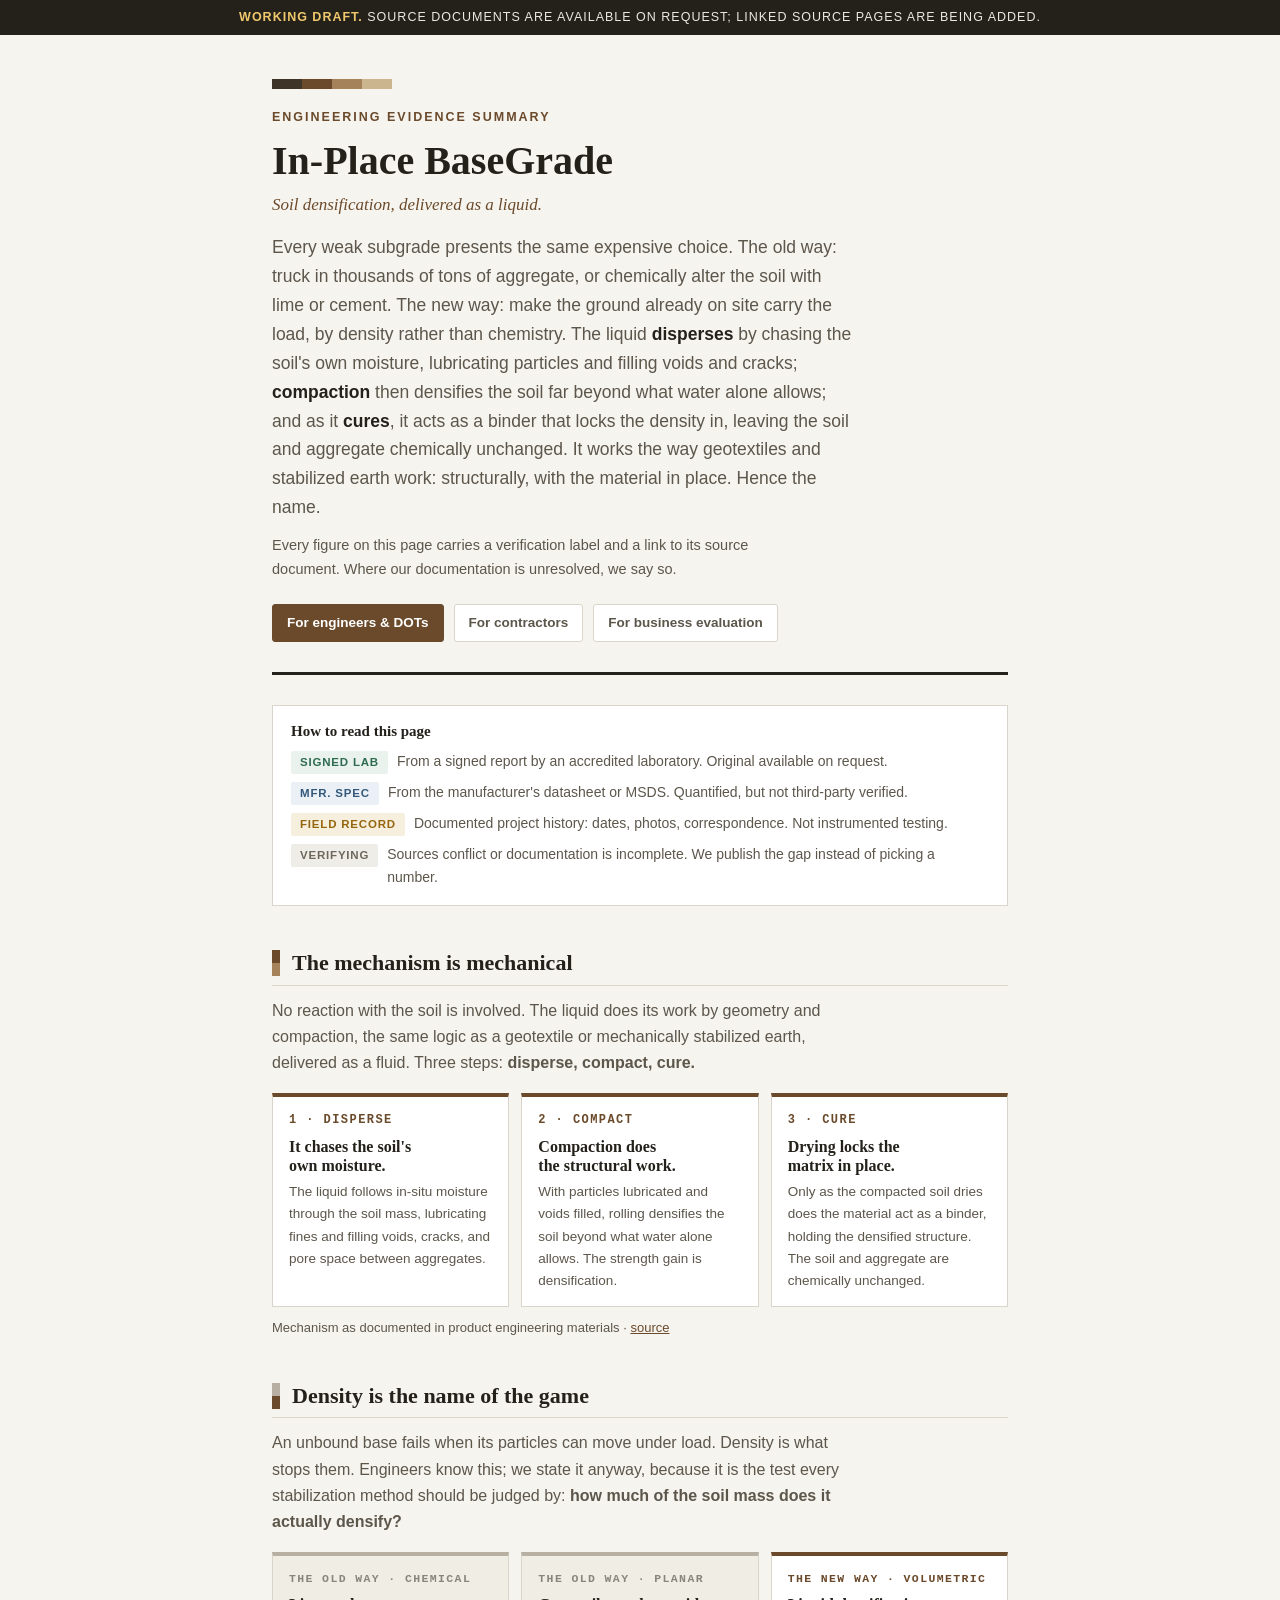
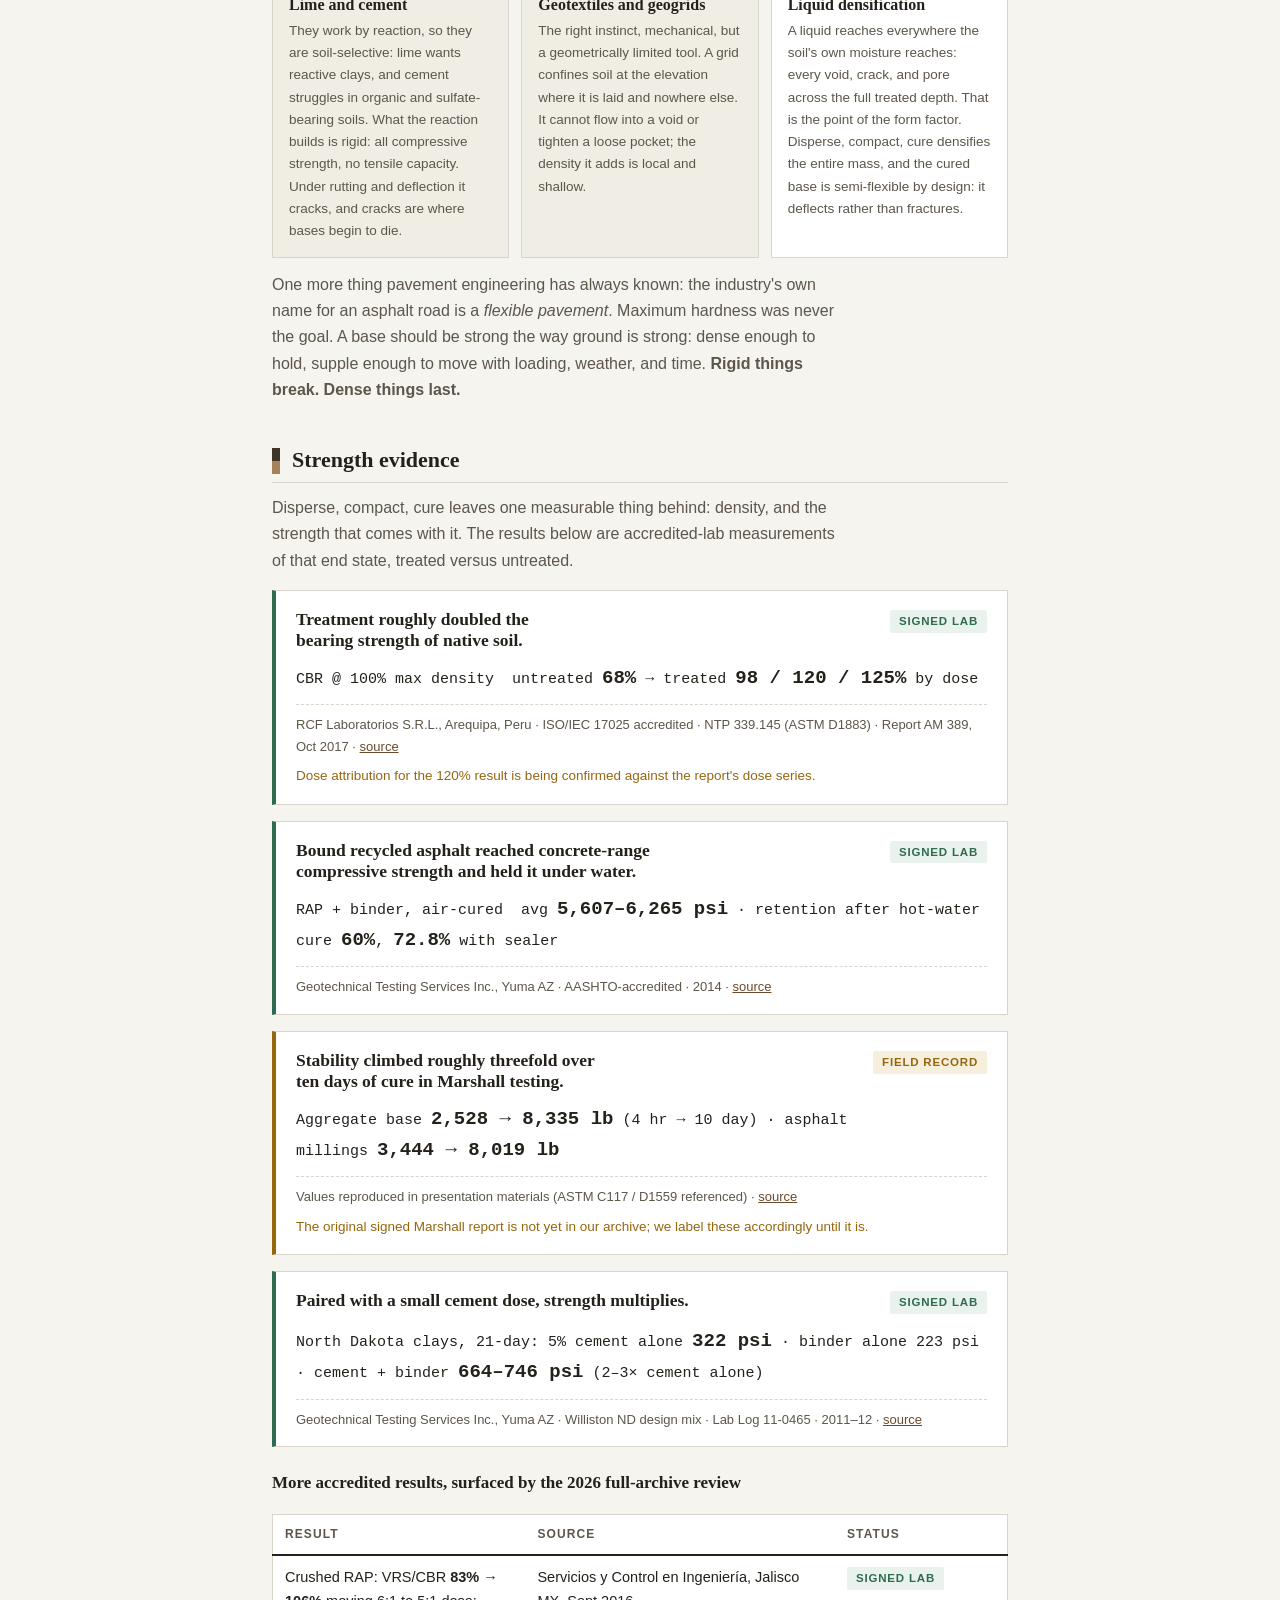
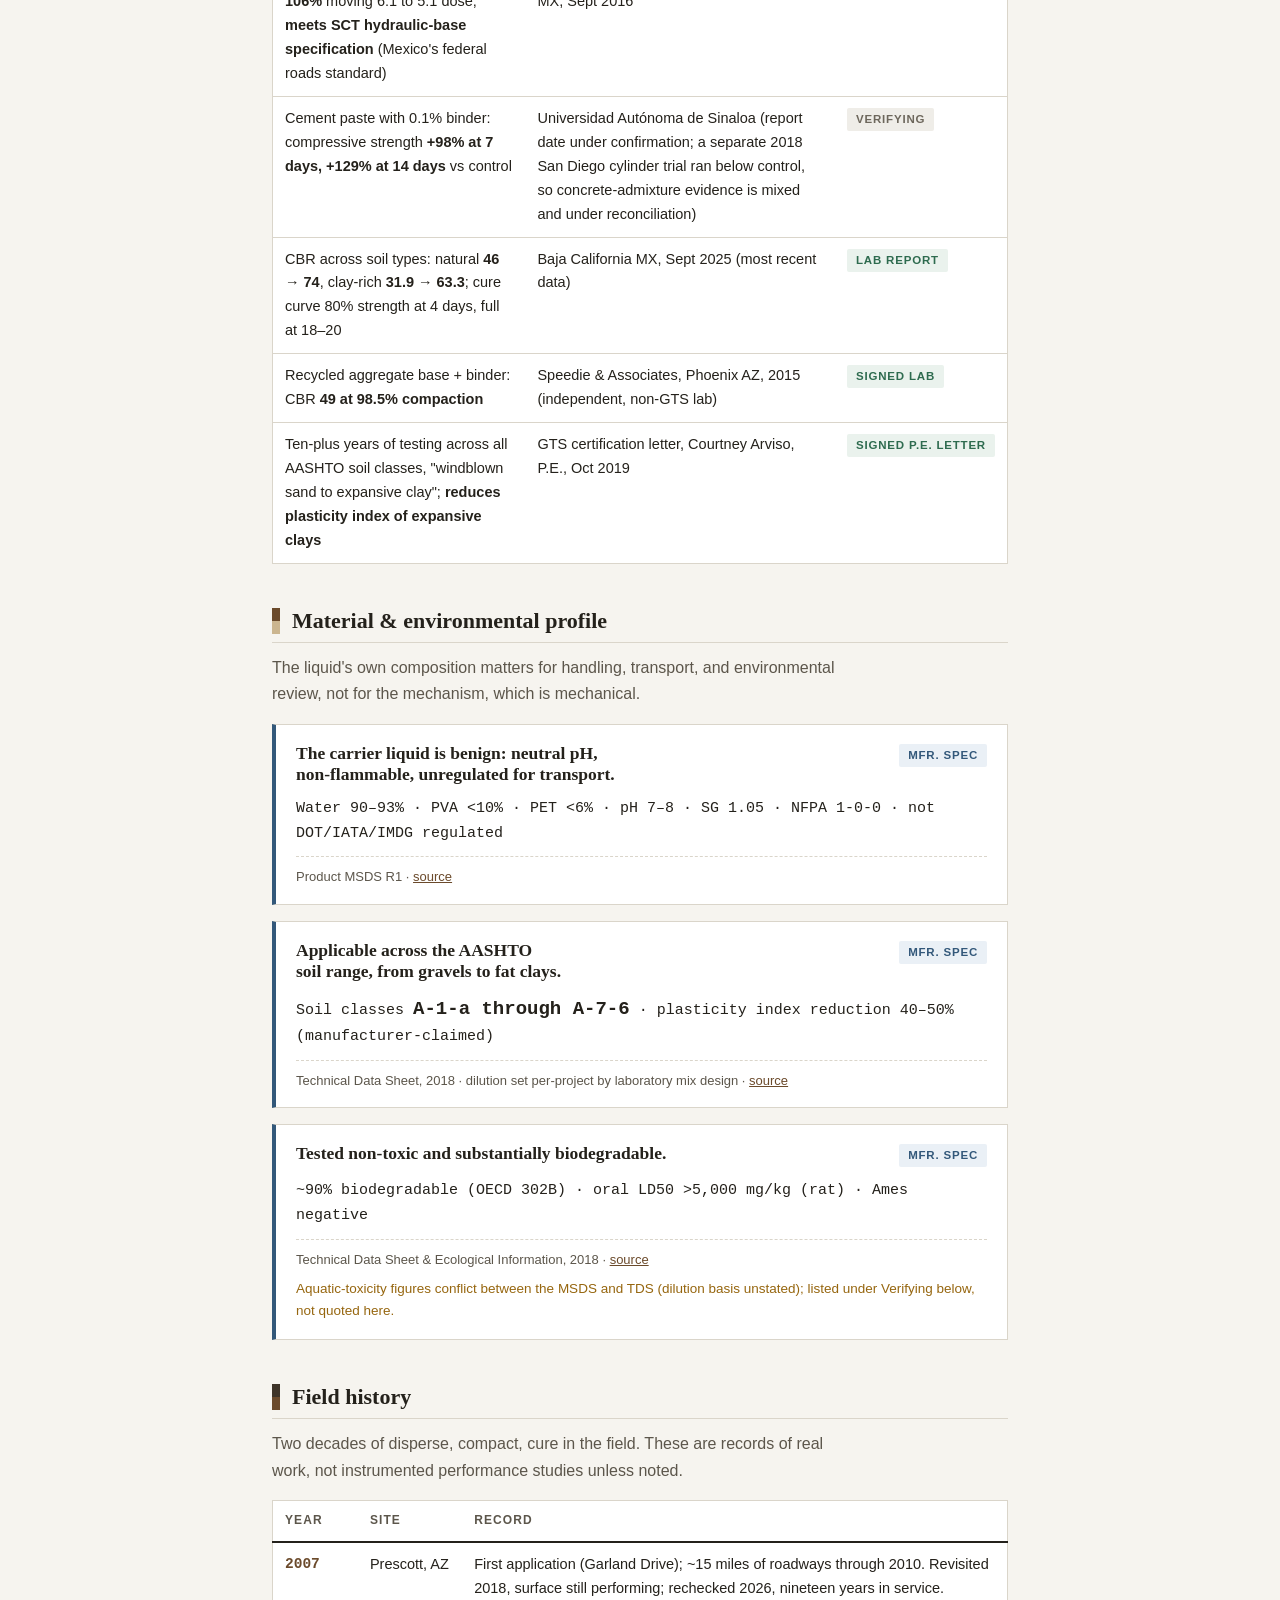
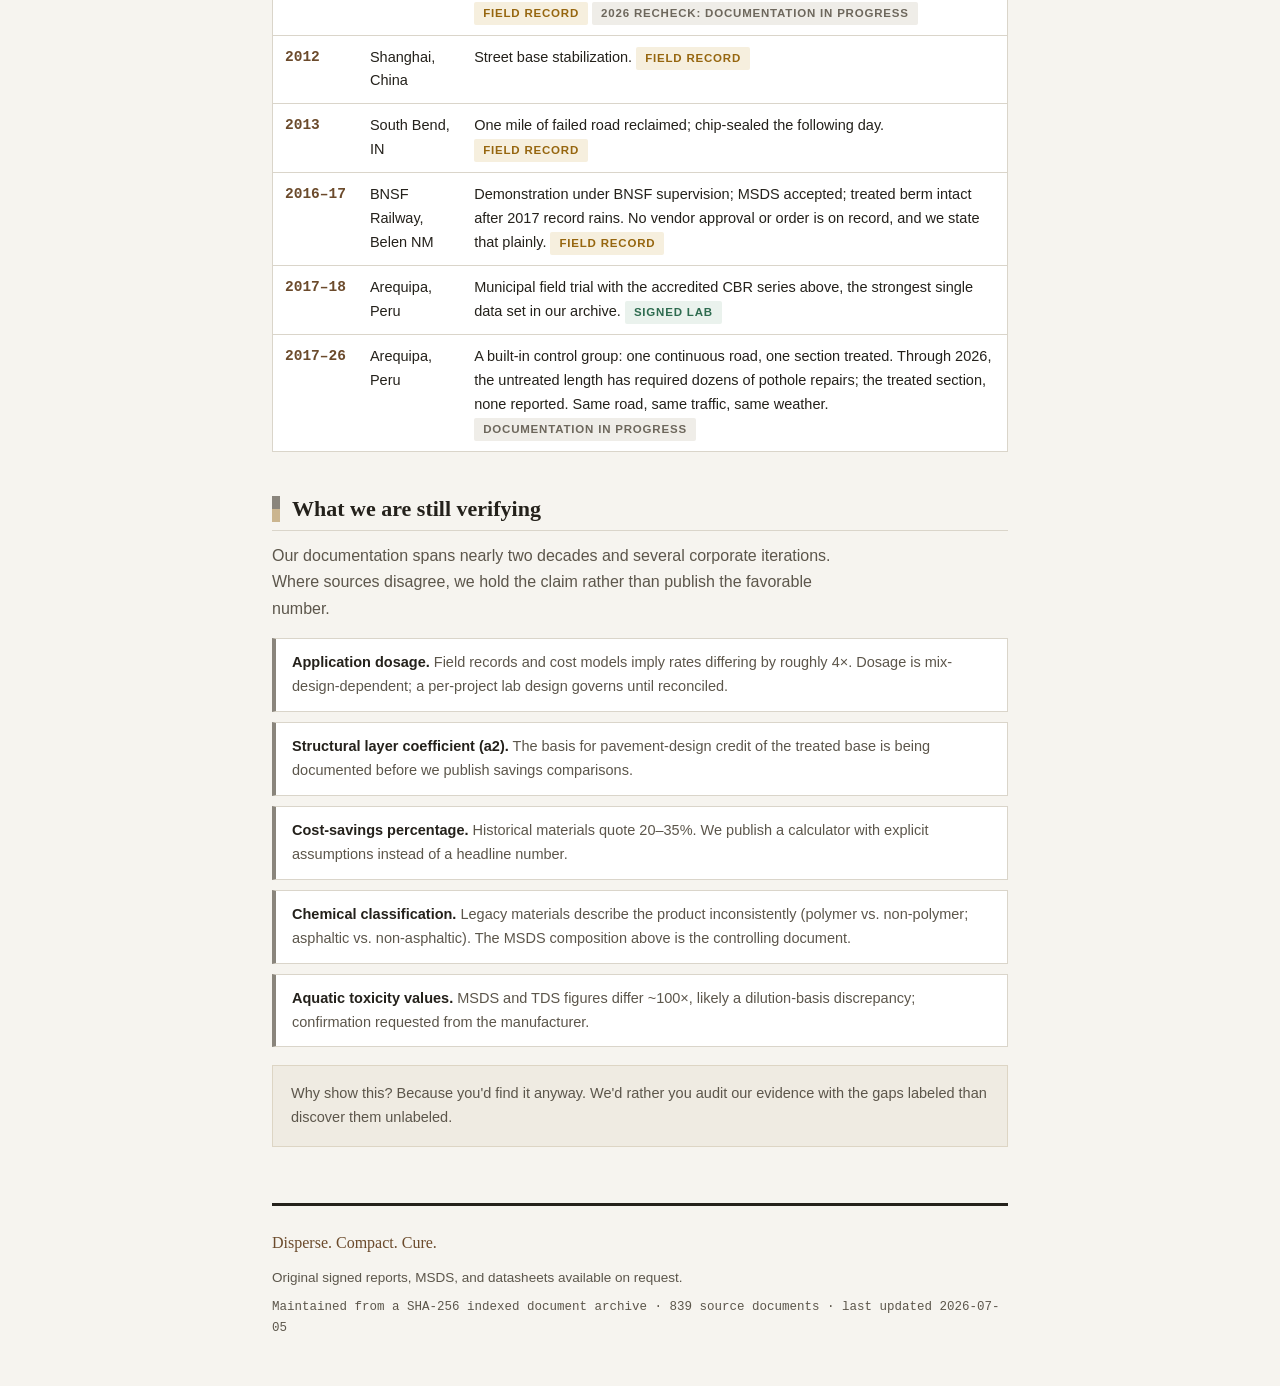
==== evidence/index.html @ d169372a "Initial publish: In-Place BaseGrade master site Tabbed shell (Home / Evidence / Engineering Data / P" ====
<!DOCTYPE html>
<html lang="en">
<head>
<meta charset="utf-8">
<meta name="viewport" content="width=device-width, initial-scale=1">
<meta name="robots" content="noindex, nofollow">
<meta name="description" content="In-Place BaseGrade: soil densification delivered as a liquid. Engineering evidence with verification status on every claim.">
<title>In-Place BaseGrade: The Evidence</title>
<style>
  *{box-sizing:border-box}
  :root{
    --ground:#F6F4EF;      /* limestone */
    --paper:#FFFFFF;
    --ink:#24211B;         /* warm near-black */
    --ink-soft:#5C564B;
    --line:#DAD5CA;
    --accent:#6B4A2B;      /* subsoil brown */
    --lab:#2E6B4F;         /* signed lab */
    --spec:#33587A;        /* manufacturer spec */
    --field:#96660F;       /* field-observed */
    --open:#8A857C;        /* under verification */
    --lab-bg:#EAF2ED; --spec-bg:#EAF0F6; --field-bg:#F6EFDE; --open-bg:#EFEDE8;
  }
  *{box-sizing:border-box}
  body{margin:0;background:var(--ground);color:var(--ink);
    font:16px/1.65 "Segoe UI",-apple-system,"Helvetica Neue",Arial,sans-serif;}
  .mono{font-family:Consolas,"SF Mono",Menlo,monospace;}
  h1,h2,h3{font-family:Rockwell,"Roboto Slab",Georgia,serif;line-height:1.2;text-wrap:balance;margin:0;}

  .draftbar{background:var(--ink);color:#EDE9E0;text-align:center;
    font-size:12.5px;letter-spacing:.08em;text-transform:uppercase;padding:7px 16px;}
  .draftbar b{color:#F0C86C;}

  .wrap{max-width:780px;margin:0 auto;padding:0 22px;}

  header.site{padding:44px 0 30px;border-bottom:3px solid var(--ink);}
  .eyebrow{font-size:12.5px;letter-spacing:.16em;text-transform:uppercase;color:var(--accent);
    font-weight:600;margin-bottom:10px;}
  header.site h1{font-size:clamp(28px,5vw,40px);font-weight:700;}
  .tagline{font-family:Rockwell,"Roboto Slab",Georgia,serif;font-size:17px;color:var(--accent);
    margin-top:6px;font-style:italic;}
  header.site p.lede{margin:14px 0 0;font-size:17.5px;color:var(--ink-soft);max-width:60ch;}
  header.site p.lede strong{color:var(--ink);}

  /* soil horizon strip — the identity mark */
  .horizon{display:flex;height:10px;width:120px;margin-bottom:18px;}
  .horizon i{flex:1}
  .horizon i:nth-child(1){background:#3E3428}
  .horizon i:nth-child(2){background:#6B4A2B}
  .horizon i:nth-child(3){background:#A5825A}
  .horizon i:nth-child(4){background:#CBB58F}

  nav.doors{display:flex;gap:10px;margin:22px 0 0;flex-wrap:wrap;}
  nav.doors a{font-size:13.5px;font-weight:600;text-decoration:none;color:var(--ink-soft);
    border:1px solid var(--line);background:var(--paper);padding:7px 14px;border-radius:3px;}
  nav.doors a.active{color:#fff;background:var(--accent);border-color:var(--accent);}

  /* legend */
  .legend{margin:30px 0 6px;padding:16px 18px;background:var(--paper);border:1px solid var(--line);}
  .legend h3{font-size:15px;margin-bottom:10px;}
  .legend ul{list-style:none;margin:0;padding:0;display:grid;gap:7px;}
  .legend li{font-size:14px;color:var(--ink-soft);display:flex;align-items:baseline;gap:9px;}

  .chip{display:inline-block;font-size:11.5px;font-weight:700;letter-spacing:.07em;
    text-transform:uppercase;padding:2px 9px;border-radius:2px;white-space:nowrap;}
  .chip.lab{color:var(--lab);background:var(--lab-bg);}
  .chip.spec{color:var(--spec);background:var(--spec-bg);}
  .chip.field{color:var(--field);background:var(--field-bg);}
  .chip.open{color:#6d675c;background:var(--open-bg);}

  section{margin:44px 0;}
  section > h2{font-size:22px;padding-bottom:8px;border-bottom:1px solid var(--line);
    display:flex;align-items:center;gap:12px;}
  section > h2 .strat{width:8px;height:26px;display:inline-flex;flex-direction:column;flex:none;}
  section > h2 .strat i{flex:1}
  section > p.intro{color:var(--ink-soft);margin:12px 0 0;max-width:64ch;}

  .card{background:var(--paper);border:1px solid var(--line);border-left:4px solid var(--open);
    padding:18px 20px 16px;margin-top:16px;}
  .card.lab{border-left-color:var(--lab);}
  .card.spec{border-left-color:var(--spec);}
  .card.field{border-left-color:var(--field);}
  .card .head{display:flex;justify-content:space-between;gap:14px;align-items:baseline;}
  .card h3{font-size:17.5px;max-width:46ch;}
  .card .value{font-family:Consolas,Menlo,monospace;font-variant-numeric:tabular-nums;
    font-size:15px;margin:12px 0 10px;color:var(--ink);}
  .card .value b{font-size:19px;}
  .card .src{font-size:13px;color:var(--ink-soft);border-top:1px dashed var(--line);
    padding-top:9px;margin-top:4px;}
  .card .src a{color:var(--accent);}
  .card .caveat{font-size:13.5px;color:var(--field);margin-top:8px;}

  table{width:100%;border-collapse:collapse;background:var(--paper);border:1px solid var(--line);
    font-size:14.5px;margin-top:16px;}
  th{font-size:12px;letter-spacing:.09em;text-transform:uppercase;text-align:left;
    color:var(--ink-soft);border-bottom:2px solid var(--ink);padding:10px 12px;}
  td{padding:10px 12px;border-bottom:1px solid var(--line);vertical-align:top;}
  tr:last-child td{border-bottom:none;}
  td.yr{font-family:Consolas,monospace;white-space:nowrap;color:var(--accent);font-weight:600;}
  .tablewrap{overflow-x:auto;}

  .openlist{list-style:none;margin:16px 0 0;padding:0;display:grid;gap:10px;}
  .openlist li{background:var(--paper);border:1px solid var(--line);border-left:4px solid var(--open);
    padding:12px 16px;font-size:14.5px;color:var(--ink-soft);}
  .openlist li b{color:var(--ink);}

  .honesty{margin-top:18px;padding:16px 18px;background:#EFEBE2;border:1px solid #DDD5C4;
    font-size:14.5px;color:var(--ink-soft);}

  .steps{display:grid;grid-template-columns:repeat(3,1fr);gap:12px;margin-top:16px;}
  .steps .step{background:var(--paper);border:1px solid var(--line);border-top:4px solid var(--accent);
    padding:14px 16px;}
  .steps .step .k{font-family:Consolas,Menlo,monospace;font-size:12px;letter-spacing:.12em;
    text-transform:uppercase;color:var(--accent);font-weight:700;}
  .steps .step h3{font-size:16px;margin:6px 0 6px;}
  .steps .step p{margin:0;font-size:13.5px;color:var(--ink-soft);}
  @media (max-width:640px){ .steps{grid-template-columns:1fr;} }

  .compare{display:grid;grid-template-columns:repeat(3,1fr);gap:12px;margin-top:16px;}
  .compare .way{background:#F0EDE5;border:1px solid var(--line);border-top:4px solid #B7B0A2;
    padding:14px 16px;}
  .compare .way.new{background:var(--paper);border-top-color:var(--accent);}
  .compare .way .k{font-family:Consolas,Menlo,monospace;font-size:11.5px;letter-spacing:.12em;
    text-transform:uppercase;color:#8A857C;font-weight:700;}
  .compare .way.new .k{color:var(--accent);}
  .compare .way h3{font-size:16px;margin:6px 0 6px;}
  .compare .way p{margin:0;font-size:13.5px;color:var(--ink-soft);}
  @media (max-width:640px){ .compare{grid-template-columns:1fr;} }

  footer{margin:56px 0 0;padding:24px 0 48px;border-top:3px solid var(--ink);
    font-size:13.5px;color:var(--ink-soft);}
  footer .mono{font-size:12.5px;}
  a{color:var(--accent);}
  @media (max-width:560px){ .card .head{flex-direction:column;gap:6px;} }

  .door{display:none;}
  .door.active{display:block;}
</style>
</head>
<body>

<div class="draftbar"><b>Working draft.</b> Source documents are available on request; linked source pages are being added.</div>

<div class="wrap">
<header class="site">
  <div class="horizon" aria-hidden="true"><i></i><i></i><i></i><i></i></div>
  <div class="eyebrow">Engineering Evidence Summary</div>
  <h1>In-Place BaseGrade</h1>
  <div class="tagline">Soil densification, delivered as a liquid.</div>
  <p class="lede">Every weak subgrade presents the same expensive choice. The old way: truck in thousands of tons of aggregate, or chemically alter the soil with lime or cement. The new way: make the ground already on site carry the load, by density rather than chemistry. The liquid <strong>disperses</strong> by chasing the soil's own moisture, lubricating particles and filling voids and cracks; <strong>compaction</strong> then densifies the soil far beyond what water alone allows; and as it <strong>cures</strong>, it acts as a binder that locks the density in, leaving the soil and aggregate chemically unchanged. It works the way geotextiles and stabilized earth work: structurally, with the material in place. Hence the name.</p>
  <p class="lede" style="font-size:14.5px;margin-top:12px;">Every figure on this page carries a verification label and a link to its source document. Where our documentation is unresolved, we say so.</p>
  <nav class="doors">
    <a class="active" href="#" data-door="eng">For engineers &amp; DOTs</a>
    <a href="#" data-door="con">For contractors</a>
    <a href="#" data-door="biz">For business evaluation</a>
  </nav>
</header>

<div class="legend">
  <h3>How to read this page</h3>
  <ul>
    <li><span class="chip lab">Signed lab</span> From a signed report by an accredited laboratory. Original available on request.</li>
    <li><span class="chip spec">Mfr. spec</span> From the manufacturer's datasheet or MSDS. Quantified, but not third-party verified.</li>
    <li><span class="chip field">Field record</span> Documented project history: dates, photos, correspondence. Not instrumented testing.</li>
    <li><span class="chip open">Verifying</span> Sources conflict or documentation is incomplete. We publish the gap instead of picking a number.</li>
  </ul>
</div>

<div class="door active" id="door-eng">
<section>
  <h2><span class="strat" aria-hidden="true"><i style="background:#6B4A2B"></i><i style="background:#A5825A"></i></span>The mechanism is mechanical</h2>
  <p class="intro">No reaction with the soil is involved. The liquid does its work by geometry and compaction, the same logic as a geotextile or mechanically stabilized earth, delivered as a fluid. Three steps: <strong>disperse, compact, cure.</strong></p>
  <div class="steps">
    <div class="step">
      <div class="k">1 · Disperse</div>
      <h3>It chases the soil's own moisture.</h3>
      <p>The liquid follows in-situ moisture through the soil mass, lubricating fines and filling voids, cracks, and pore space between aggregates.</p>
    </div>
    <div class="step">
      <div class="k">2 · Compact</div>
      <h3>Compaction does the structural work.</h3>
      <p>With particles lubricated and voids filled, rolling densifies the soil beyond what water alone allows. The strength gain is densification.</p>
    </div>
    <div class="step">
      <div class="k">3 · Cure</div>
      <h3>Drying locks the matrix in place.</h3>
      <p>Only as the compacted soil dries does the material act as a binder, holding the densified structure. The soil and aggregate are chemically unchanged.</p>
    </div>
  </div>
  <div class="src" style="font-size:13px;color:var(--ink-soft);margin-top:10px;">Mechanism as documented in product engineering materials · <a href="#">source</a></div>
</section>

<section>
  <h2><span class="strat" aria-hidden="true"><i style="background:#B7B0A2"></i><i style="background:#6B4A2B"></i></span>Density is the name of the game</h2>
  <p class="intro">An unbound base fails when its particles can move under load. Density is what stops them. Engineers know this; we state it anyway, because it is the test every stabilization method should be judged by: <strong>how much of the soil mass does it actually densify?</strong></p>
  <div class="compare">
    <div class="way">
      <div class="k">The old way · chemical</div>
      <h3>Lime and cement</h3>
      <p>They work by reaction, so they are soil-selective: lime wants reactive clays, and cement struggles in organic and sulfate-bearing soils. What the reaction builds is rigid: all compressive strength, no tensile capacity. Under rutting and deflection it cracks, and cracks are where bases begin to die.</p>
    </div>
    <div class="way">
      <div class="k">The old way · planar</div>
      <h3>Geotextiles and geogrids</h3>
      <p>The right instinct, mechanical, but a geometrically limited tool. A grid confines soil at the elevation where it is laid and nowhere else. It cannot flow into a void or tighten a loose pocket; the density it adds is local and shallow.</p>
    </div>
    <div class="way new">
      <div class="k">The new way · volumetric</div>
      <h3>Liquid densification</h3>
      <p>A liquid reaches everywhere the soil's own moisture reaches: every void, crack, and pore across the full treated depth. That is the point of the form factor. Disperse, compact, cure densifies the entire mass, and the cured base is semi-flexible by design: it deflects rather than fractures.</p>
    </div>
  </div>
  <p class="intro" style="margin-top:14px;">One more thing pavement engineering has always known: the industry's own name for an asphalt road is a <em>flexible pavement</em>. Maximum hardness was never the goal. A base should be strong the way ground is strong: dense enough to hold, supple enough to move with loading, weather, and time. <strong>Rigid things break. Dense things last.</strong></p>
</section>

<section>
  <h2><span class="strat" aria-hidden="true"><i style="background:#3E3428"></i><i style="background:#A5825A"></i></span>Strength evidence</h2>
  <p class="intro">Disperse, compact, cure leaves one measurable thing behind: density, and the strength that comes with it. The results below are accredited-lab measurements of that end state, treated versus untreated.</p>

  <div class="card lab">
    <div class="head">
      <h3>Treatment roughly doubled the bearing strength of native soil.</h3>
      <span class="chip lab">Signed lab</span>
    </div>
    <div class="value">CBR @ 100% max density&nbsp;&nbsp;untreated <b>68%</b> → treated <b>98 / 120 / 125%</b> by dose</div>
    <div class="src">RCF Laboratorios S.R.L., Arequipa, Peru · ISO/IEC 17025 accredited · NTP 339.145 (ASTM D1883) · Report AM 389, Oct 2017 · <a href="#">source</a></div>
    <div class="caveat">Dose attribution for the 120% result is being confirmed against the report's dose series.</div>
  </div>

  <div class="card lab">
    <div class="head">
      <h3>Bound recycled asphalt reached concrete-range compressive strength and held it under water.</h3>
      <span class="chip lab">Signed lab</span>
    </div>
    <div class="value">RAP + binder, air-cured&nbsp;&nbsp;avg <b>5,607–6,265 psi</b> · retention after hot-water cure <b>60%</b>, <b>72.8%</b> with sealer</div>
    <div class="src">Geotechnical Testing Services Inc., Yuma AZ · AASHTO-accredited · 2014 · <a href="#">source</a></div>
  </div>

  <div class="card field">
    <div class="head">
      <h3>Stability climbed roughly threefold over ten days of cure in Marshall testing.</h3>
      <span class="chip field">Field record</span>
    </div>
    <div class="value">Aggregate base&nbsp;<b>2,528 → 8,335 lb</b> (4 hr → 10 day) · asphalt millings&nbsp;<b>3,444 → 8,019 lb</b></div>
    <div class="src">Values reproduced in presentation materials (ASTM C117 / D1559 referenced) · <a href="#">source</a></div>
    <div class="caveat">The original signed Marshall report is not yet in our archive; we label these accordingly until it is.</div>
  </div>

  <div class="card lab">
    <div class="head">
      <h3>Paired with a small cement dose, strength multiplies.</h3>
      <span class="chip lab">Signed lab</span>
    </div>
    <div class="value">North Dakota clays, 21-day: 5% cement alone <b>322 psi</b> · binder alone 223 psi · cement + binder <b>664&#8211;746 psi</b> (2&#8211;3&#215; cement alone)</div>
    <div class="src">Geotechnical Testing Services Inc., Yuma AZ · Williston ND design mix · Lab Log 11-0465 · 2011&#8211;12 · <a href="#">source</a></div>
  </div>

  <h3 style="font-family:Rockwell,'Roboto Slab',Georgia,serif;font-size:17px;margin:26px 0 4px;">More accredited results, surfaced by the 2026 full-archive review</h3>
  <div class="tablewrap">
  <table>
    <tr><th>Result</th><th>Source</th><th>Status</th></tr>
    <tr><td>Crushed RAP: VRS/CBR <b>83% &#8594; 106%</b> moving 6:1 to 5:1 dose; <b>meets SCT hydraulic-base specification</b> (Mexico's federal roads standard)</td><td>Servicios y Control en Ingenier&#237;a, Jalisco MX, Sept 2016</td><td><span class="chip lab">Signed lab</span></td></tr>
    <tr><td>Cement paste with 0.1% binder: compressive strength <b>+98% at 7 days, +129% at 14 days</b> vs control</td><td>Universidad Aut&#243;noma de Sinaloa (report date under confirmation; a separate 2018 San Diego cylinder trial ran below control, so concrete-admixture evidence is mixed and under reconciliation)</td><td><span class="chip open">Verifying</span></td></tr>
    <tr><td>CBR across soil types: natural <b>46 &#8594; 74</b>, clay-rich <b>31.9 &#8594; 63.3</b>; cure curve 80% strength at 4 days, full at 18&#8211;20</td><td>Baja California MX, Sept 2025 (most recent data)</td><td><span class="chip lab">Lab report</span></td></tr>
    <tr><td>Recycled aggregate base + binder: CBR <b>49 at 98.5% compaction</b></td><td>Speedie &amp; Associates, Phoenix AZ, 2015 (independent, non-GTS lab)</td><td><span class="chip lab">Signed lab</span></td></tr>
    <tr><td>Ten-plus years of testing across all AASHTO soil classes, "windblown sand to expansive clay"; <b>reduces plasticity index of expansive clays</b></td><td>GTS certification letter, Courtney Arviso, P.E., Oct 2019</td><td><span class="chip lab">Signed P.E. letter</span></td></tr>
  </table>
  </div>
</section>

<section>
  <h2><span class="strat" aria-hidden="true"><i style="background:#6B4A2B"></i><i style="background:#CBB58F"></i></span>Material &amp; environmental profile</h2>
  <p class="intro">The liquid's own composition matters for handling, transport, and environmental review, not for the mechanism, which is mechanical.</p>

  <div class="card spec">
    <div class="head">
      <h3>The carrier liquid is benign: neutral pH, non-flammable, unregulated for transport.</h3>
      <span class="chip spec">Mfr. spec</span>
    </div>
    <div class="value">Water 90–93% · PVA &lt;10% · PET &lt;6% · pH 7–8 · SG 1.05 · NFPA 1-0-0 · not DOT/IATA/IMDG regulated</div>
    <div class="src">Product MSDS R1 · <a href="#">source</a></div>
  </div>

  <div class="card spec">
    <div class="head">
      <h3>Applicable across the AASHTO soil range, from gravels to fat clays.</h3>
      <span class="chip spec">Mfr. spec</span>
    </div>
    <div class="value">Soil classes <b>A-1-a through A-7-6</b> · plasticity index reduction 40–50% (manufacturer-claimed)</div>
    <div class="src">Technical Data Sheet, 2018 · dilution set per-project by laboratory mix design · <a href="#">source</a></div>
  </div>

  <div class="card spec">
    <div class="head">
      <h3>Tested non-toxic and substantially biodegradable.</h3>
      <span class="chip spec">Mfr. spec</span>
    </div>
    <div class="value">~90% biodegradable (OECD 302B) · oral LD50 &gt;5,000 mg/kg (rat) · Ames negative</div>
    <div class="src">Technical Data Sheet &amp; Ecological Information, 2018 · <a href="#">source</a></div>
    <div class="caveat">Aquatic-toxicity figures conflict between the MSDS and TDS (dilution basis unstated); listed under Verifying below, not quoted here.</div>
  </div>
</section>

<section>
  <h2><span class="strat" aria-hidden="true"><i style="background:#3E3428"></i><i style="background:#6B4A2B"></i></span>Field history</h2>
  <p class="intro">Two decades of disperse, compact, cure in the field. These are records of real work, not instrumented performance studies unless noted.</p>
  <div class="tablewrap">
  <table>
    <tr><th>Year</th><th>Site</th><th>Record</th></tr>
    <tr><td class="yr">2007</td><td>Prescott, AZ</td><td>First application (Garland Drive); ~15 miles of roadways through 2010. Revisited 2018, surface still performing; rechecked 2026, nineteen years in service. <span class="chip field">Field record</span> <span class="chip open">2026 recheck: documentation in progress</span></td></tr>
    <tr><td class="yr">2012</td><td>Shanghai, China</td><td>Street base stabilization. <span class="chip field">Field record</span></td></tr>
    <tr><td class="yr">2013</td><td>South Bend, IN</td><td>One mile of failed road reclaimed; chip-sealed the following day. <span class="chip field">Field record</span></td></tr>
    <tr><td class="yr">2016–17</td><td>BNSF Railway, Belen NM</td><td>Demonstration under BNSF supervision; MSDS accepted; treated berm intact after 2017 record rains. No vendor approval or order is on record, and we state that plainly. <span class="chip field">Field record</span></td></tr>
    <tr><td class="yr">2017–18</td><td>Arequipa, Peru</td><td>Municipal field trial with the accredited CBR series above, the strongest single data set in our archive. <span class="chip lab">Signed lab</span></td></tr>
    <tr><td class="yr">2017–26</td><td>Arequipa, Peru</td><td>A built-in control group: one continuous road, one section treated. Through 2026, the untreated length has required dozens of pothole repairs; the treated section, none reported. Same road, same traffic, same weather. <span class="chip open">Documentation in progress</span></td></tr>
  </table>
  </div>
</section>

<section>
  <h2><span class="strat" aria-hidden="true"><i style="background:#8A857C"></i><i style="background:#CBB58F"></i></span>What we are still verifying</h2>
  <p class="intro">Our documentation spans nearly two decades and several corporate iterations. Where sources disagree, we hold the claim rather than publish the favorable number.</p>
  <ul class="openlist">
    <li><b>Application dosage.</b> Field records and cost models imply rates differing by roughly 4×. Dosage is mix-design-dependent; a per-project lab design governs until reconciled.</li>
    <li><b>Structural layer coefficient (a2).</b> The basis for pavement-design credit of the treated base is being documented before we publish savings comparisons.</li>
    <li><b>Cost-savings percentage.</b> Historical materials quote 20–35%. We publish a calculator with explicit assumptions instead of a headline number.</li>
    <li><b>Chemical classification.</b> Legacy materials describe the product inconsistently (polymer vs. non-polymer; asphaltic vs. non-asphaltic). The MSDS composition above is the controlling document.</li>
    <li><b>Aquatic toxicity values.</b> MSDS and TDS figures differ ~100×, likely a dilution-basis discrepancy; confirmation requested from the manufacturer.</li>
  </ul>
  <div class="honesty">Why show this? Because you'd find it anyway. We'd rather you audit our evidence with the gaps labeled than discover them unlabeled.</div>
</section>

</div><!-- /door-eng -->

<div class="door" id="door-con">
<section>
  <h2><span class="strat" aria-hidden="true"><i style="background:#6B4A2B"></i><i style="background:#A5825A"></i></span>Your iron, your soil, your schedule</h2>
  <p class="intro">No specialty crews, no exotic equipment, no waiting on aggregate deliveries. If you can run a reclaimer, a water truck, and rollers, you can place this. The process is the same three steps everywhere: <strong>disperse, compact, cure.</strong></p>
  <div class="steps">
    <div class="step">
      <div class="k">1 &#183; Disperse</div>
      <h3>It rides your water truck.</h3>
      <p>Add concentrate to the full tank, recirculate at least 10 minutes, spray and blend into the ripped soil to optimum moisture. The liquid follows the moisture into every void.</p>
    </div>
    <div class="step">
      <div class="k">2 &#183; Compact</div>
      <h3>Your rollers do the strength-building.</h3>
      <p>Padfoot, then smooth drum, until density stops climbing. The compaction you already know how to do IS the product working.</p>
    </div>
    <div class="step">
      <div class="k">3 &#183; Cure</div>
      <h3>Walk away and let it dry.</h3>
      <p>As the soil dries, the binder locks the density in. Rule of thumb in arid climates: 24 to 36 hours (site conditions govern). South Bend, Indiana: reclaimed one day, chip-sealed the next.</p>
    </div>
  </div>
</section>

<section>
  <h2><span class="strat" aria-hidden="true"><i style="background:#3E3428"></i><i style="background:#A5825A"></i></span>What a job looks like</h2>
  <div class="tablewrap">
  <table>
    <tr><th>Step</th><th>What you do</th></tr>
    <tr><td class="yr">Before bid</td><td>Send a soil sample for lab mix design. The lab sets the dilution for your soil; that number governs the job, not a brochure.</td></tr>
    <tr><td class="yr">Day 1</td><td>Rip or scarify the top 6 inches or so. Add concentrate to the water truck, recirculate 10 minutes, spray and blend to optimum moisture. Shape and crown.</td></tr>
    <tr><td class="yr">Day 1</td><td>Compact: padfoot passes, then smooth drum, until density stops increasing.</td></tr>
    <tr><td class="yr">Day 2+</td><td>Cure and cap (chip seal, asphalt, or leave as finished surface for haul roads and dust control). Water cleanup on all equipment.</td></tr>
  </table>
  </div>
  <p class="intro" style="margin-top:14px;">Equipment list: reclaimer or recycler, 2,000 to 5,000 gal water truck with recirculation, 84&quot; padfoot, 84&quot; smooth drum, motor grader. Nothing you'd have to rent twice.</p>
</section>

<section>
  <h2><span class="strat" aria-hidden="true"><i style="background:#B7B0A2"></i><i style="background:#6B4A2B"></i></span>Why not just throw grid at it?</h2>
  <p class="intro">Geogrids grab soil the way the plastic rings on a six-pack grab cans: at one layer, and nowhere else. They cannot flow into a void or tighten a loose pocket. A liquid reaches everywhere the soil's own moisture reaches, through the full depth you ripped. And unlike cement-treated base, the cured layer flexes instead of cracking: <strong>rigid things break, dense things last.</strong></p>
</section>

<section>
  <h2><span class="strat" aria-hidden="true"><i style="background:#3E3428"></i><i style="background:#6B4A2B"></i></span>Jobsite facts</h2>
  <div class="tablewrap">
  <table>
    <tr><td>Packaging</td><td>275-gallon totes (current standard) <span class="chip spec">Mfr. spec</span></td></tr>
    <tr><td>Handling</td><td>Non-flammable, NFPA 1-0-0, not DOT regulated: no placards, no special hauling <span class="chip spec">Mfr. spec</span></td></tr>
    <tr><td>Cleanup</td><td>Plain water, same day <span class="chip spec">Mfr. spec</span></td></tr>
    <tr><td>Storage</td><td>Do not freeze; effective 50&#176;F to 140&#176;F; shelf life 1+ year <span class="chip spec">Mfr. spec</span></td></tr>
    <tr><td>Track record</td><td>Prescott AZ roads placed 2007, still in service 2026 <span class="chip open">2026 recheck: documentation in progress</span></td></tr>
  </table>
  </div>
  <div class="honesty">Straight talk: placement moisture matters. Lab records show mixes that missed spec when moisture ran high. Follow the mix design and blend to optimum moisture; that is the whole discipline.</div>
</section>
</div><!-- /door-con -->

<div class="door" id="door-biz">
<section>
  <h2><span class="strat" aria-hidden="true"><i style="background:#6B4A2B"></i><i style="background:#A5825A"></i></span>The most advanced soil densification technology on earth</h2>
  <p class="intro">Our structural liquid turns native soil into road base built to be left alone. Every weak subgrade on every road project presents the same expensive choice: truck in thousands of tons of aggregate, or chemically alter the soil with lime or cement. In-Place BaseGrade is the third option, and it is the only one delivered as a liquid, which is why it densifies the entire soil mass instead of one plane or one chemistry-compatible soil type.</p>
  <div class="steps">
    <div class="step"><div class="k">Evidence base</div><h3>6 laboratories, 3 countries, 15 years</h3><p>Signed reports from accredited labs in the US, Peru, and Mexico, 2011 through 2025, catalogued in a SHA-256 indexed archive of 839 source documents.</p></div>
    <div class="step"><div class="k">Field record</div><h3>19 years on the ground</h3><p>First roads placed in Prescott, AZ in 2007 remain in service in 2026. Applications documented across the US, Peru, Mexico, and China.</p></div>
    <div class="step"><div class="k">Institutional traction</div><h3>BNSF, USAF, municipal DOTs</h3><p>A supervised BNSF Railway demonstration (2016), an engineered quotation for Nellis Air Force Base (2017), and a municipal field trial in Peru with accredited-lab verification.</p></div>
  </div>
</section>

<section>
  <h2><span class="strat" aria-hidden="true"><i style="background:#3E3428"></i><i style="background:#A5825A"></i></span>The evidence, condensed</h2>
  <div class="tablewrap">
  <table>
    <tr><th>Claim</th><th>Proof</th><th>Status</th></tr>
    <tr><td>Treatment roughly doubles soil bearing strength</td><td>CBR 68% &#8594; 98&#8211;125%, ISO 17025 lab, Peru 2017</td><td><span class="chip lab">Signed lab</span></td></tr>
    <tr><td>Works with recycled asphalt to national spec</td><td>RAP hit Mexico's SCT hydraulic-base specification, 2016</td><td><span class="chip lab">Signed lab</span></td></tr>
    <tr><td>Multiplies the effect of small cement doses</td><td>2&#8211;3&#215; the 21-day strength of cement alone, North Dakota 2011&#8211;12</td><td><span class="chip lab">Signed lab</span></td></tr>
    <tr><td>Performs across soil types, sand to expansive clay</td><td>P.E.-signed certification after 10+ years of testing, 2019; independent 2025 series confirms on clays and sands</td><td><span class="chip lab">Signed P.E. letter</span></td></tr>
    <tr><td>Long-life, low-intervention road base</td><td>Prescott 2007&#8211;2026; Peru same-road comparison (treated section unpatched, untreated section patched dozens of times)</td><td><span class="chip open">Documentation in progress</span></td></tr>
  </table>
  </div>
</section>

<section>
  <h2><span class="strat" aria-hidden="true"><i style="background:#B7B0A2"></i><i style="background:#6B4A2B"></i></span>Honesty is the strategy</h2>
  <p class="intro">This product sells into the most skeptical buying audience in construction: engineers and procurement officers. Our materials are built to survive their scrutiny. Every claim carries a verification badge and a source document; where our archive is unresolved, we publish the open question instead of the favorable number. We model savings through a calculator with explicit, adjustable assumptions rather than a headline percentage.</p>
  <div class="honesty">What we are still verifying, in the open: field dosage rates (documents conflict), the structural layer coefficient basis for pavement design credit, and long-term lifecycle maintenance data. Diligence packets with source documents are available under NDA.</div>
</section>
</div><!-- /door-biz -->

<footer>
  <div style="font-family:Rockwell,'Roboto Slab',Georgia,serif;font-size:16px;color:var(--accent);margin-bottom:10px;">Disperse. Compact. Cure.</div>
  <div>Original signed reports, MSDS, and datasheets available on request.</div>
  <div class="mono" style="margin-top:8px;">Maintained from a SHA-256 indexed document archive · 839 source documents · last updated 2026-07-05</div>
</footer>
</div>

<script>
(function () {
  var links = document.querySelectorAll('nav.doors a');
  var doors = { eng: document.getElementById('door-eng'),
                con: document.getElementById('door-con'),
                biz: document.getElementById('door-biz') };
  links.forEach(function (a) {
    a.addEventListener('click', function (e) {
      e.preventDefault();
      links.forEach(function (x) { x.classList.remove('active'); });
      a.classList.add('active');
      Object.keys(doors).forEach(function (k) {
        doors[k].classList.toggle('active', k === a.getAttribute('data-door'));
      });
      window.scrollTo(0, 0);
    });
  });
})();
</script>
</body>
</html>
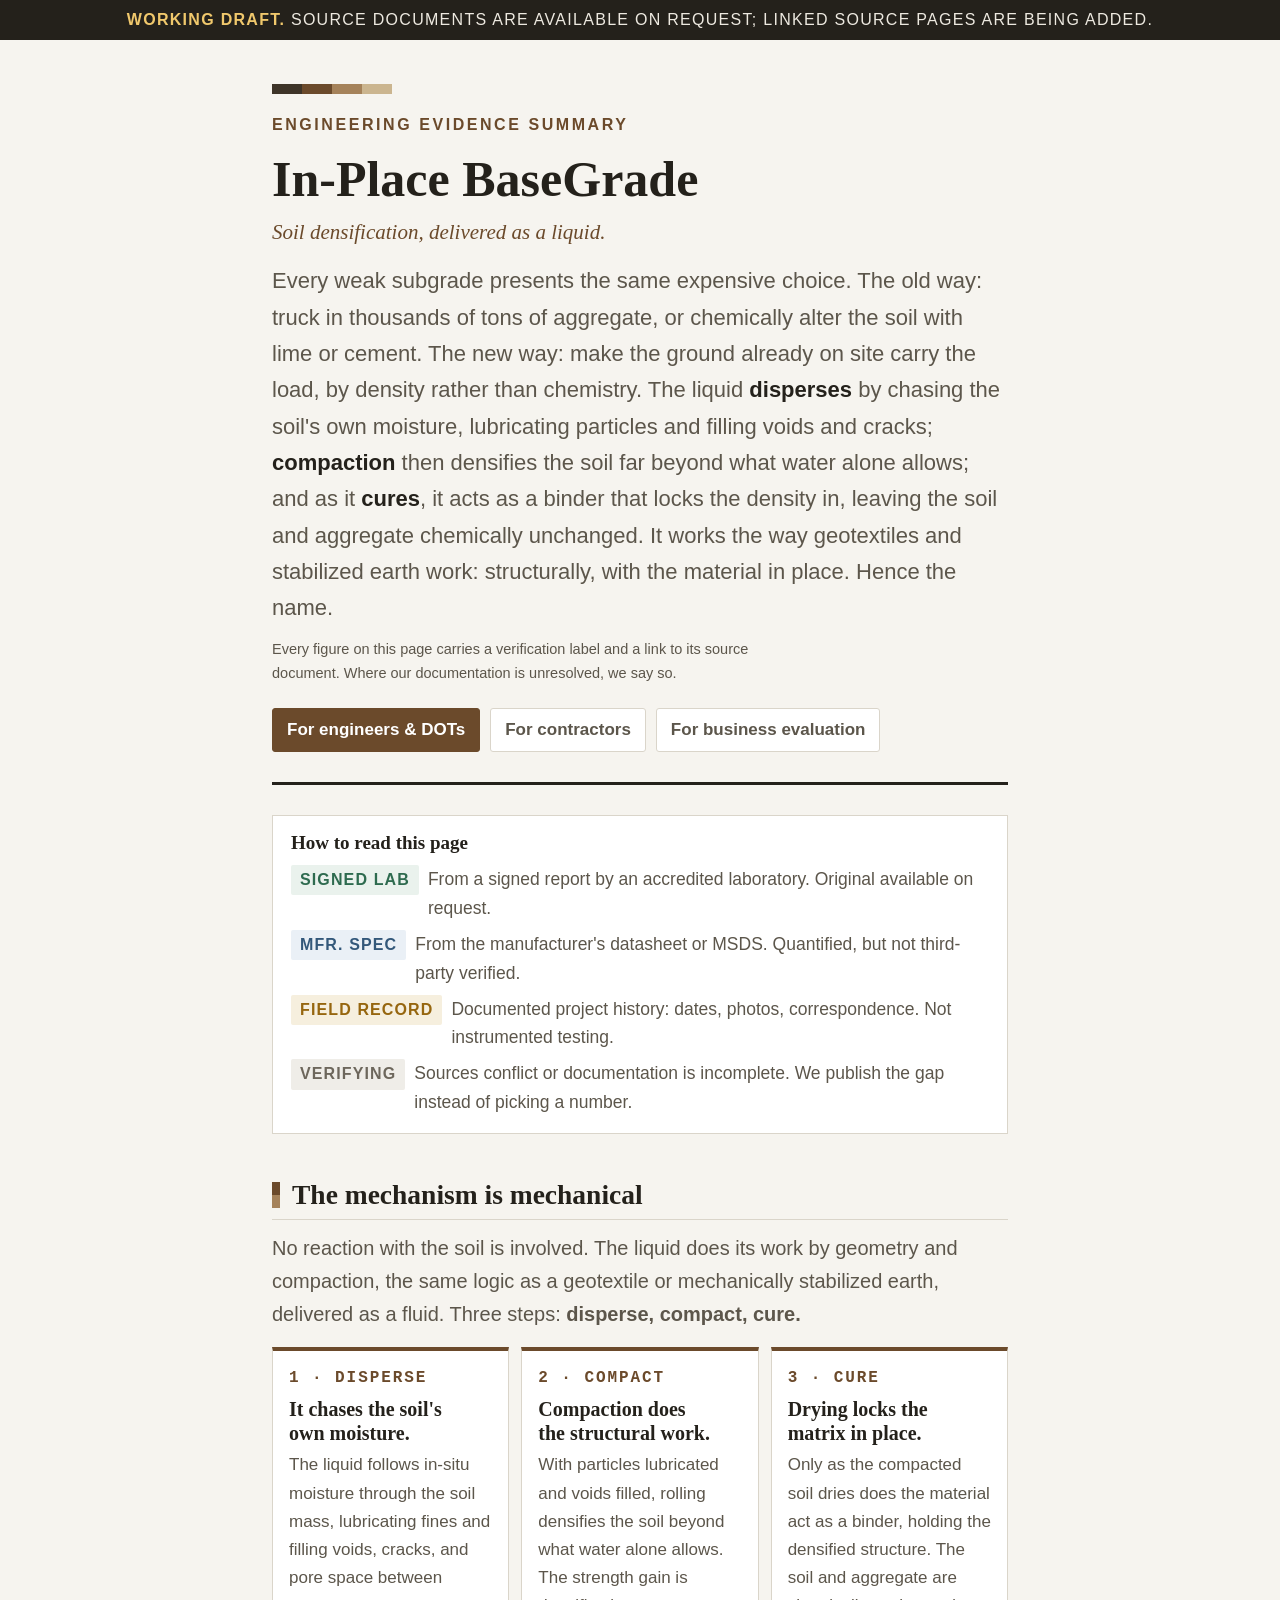
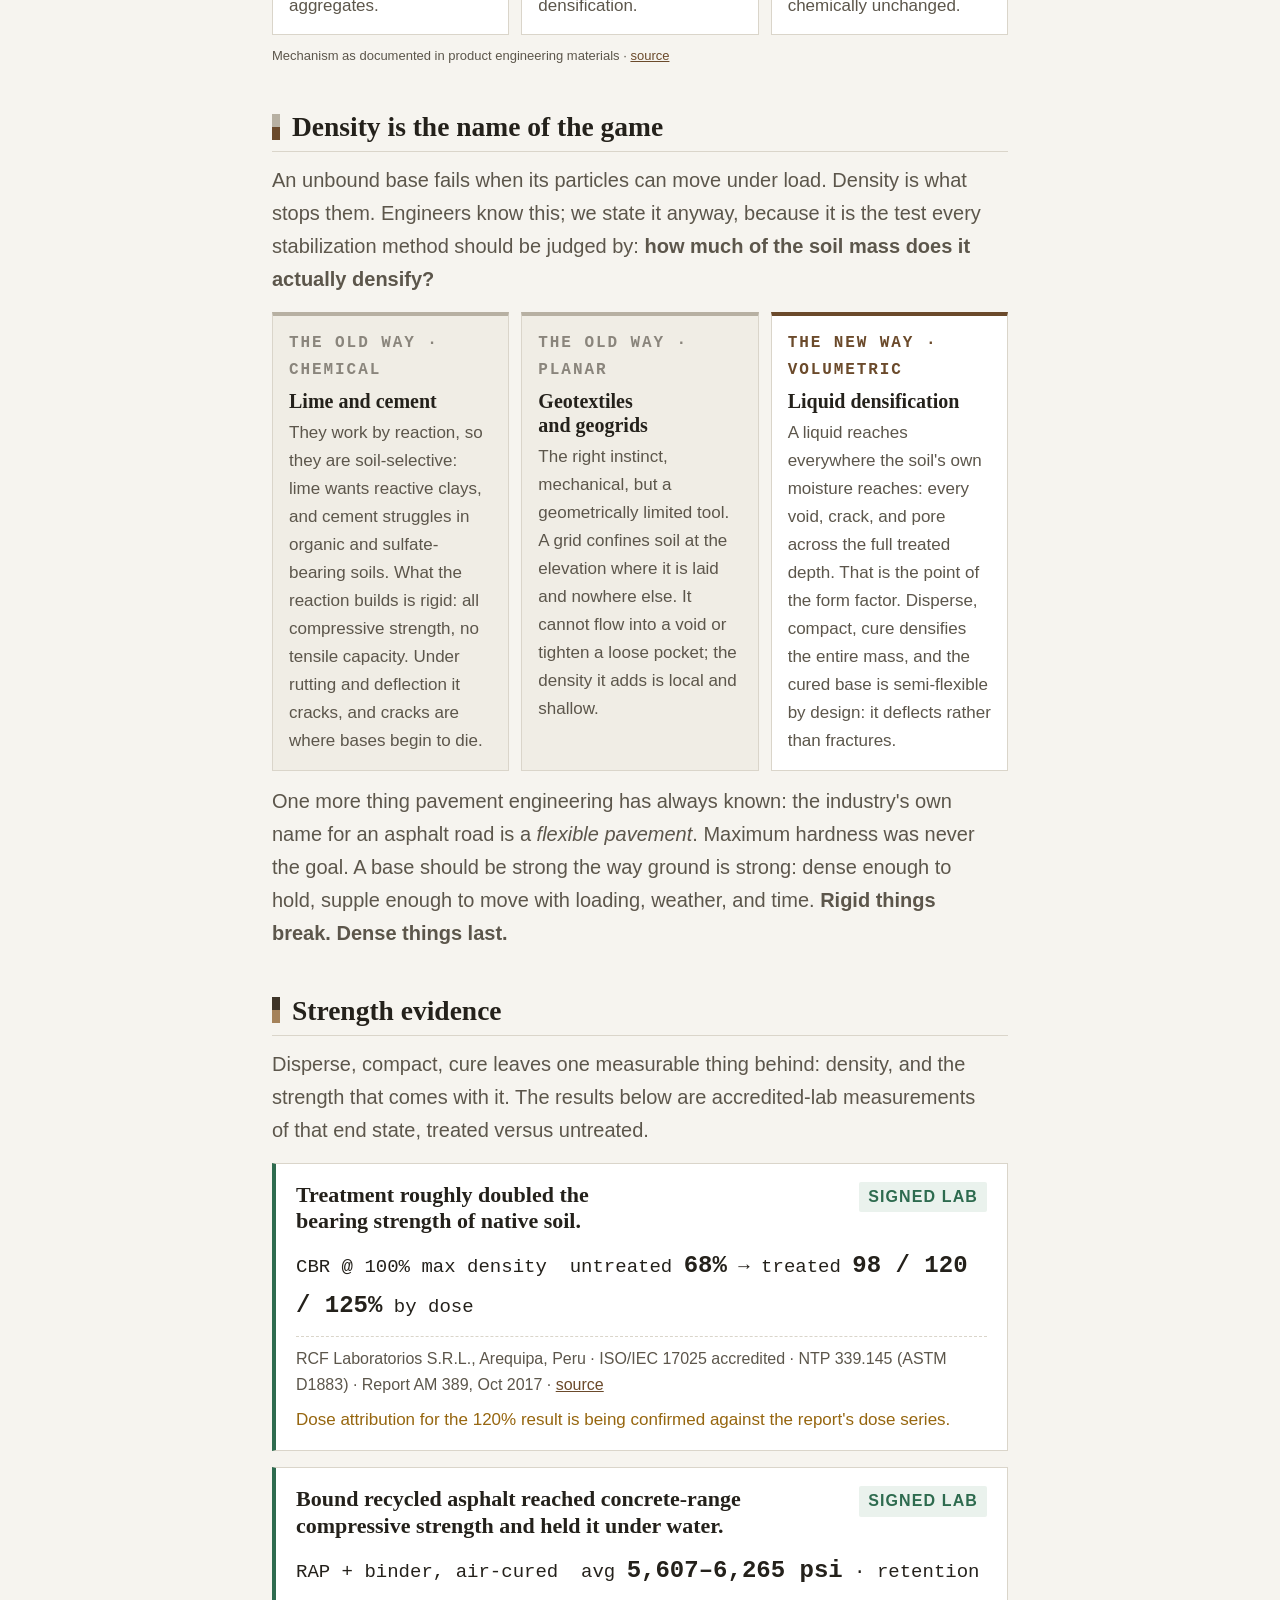
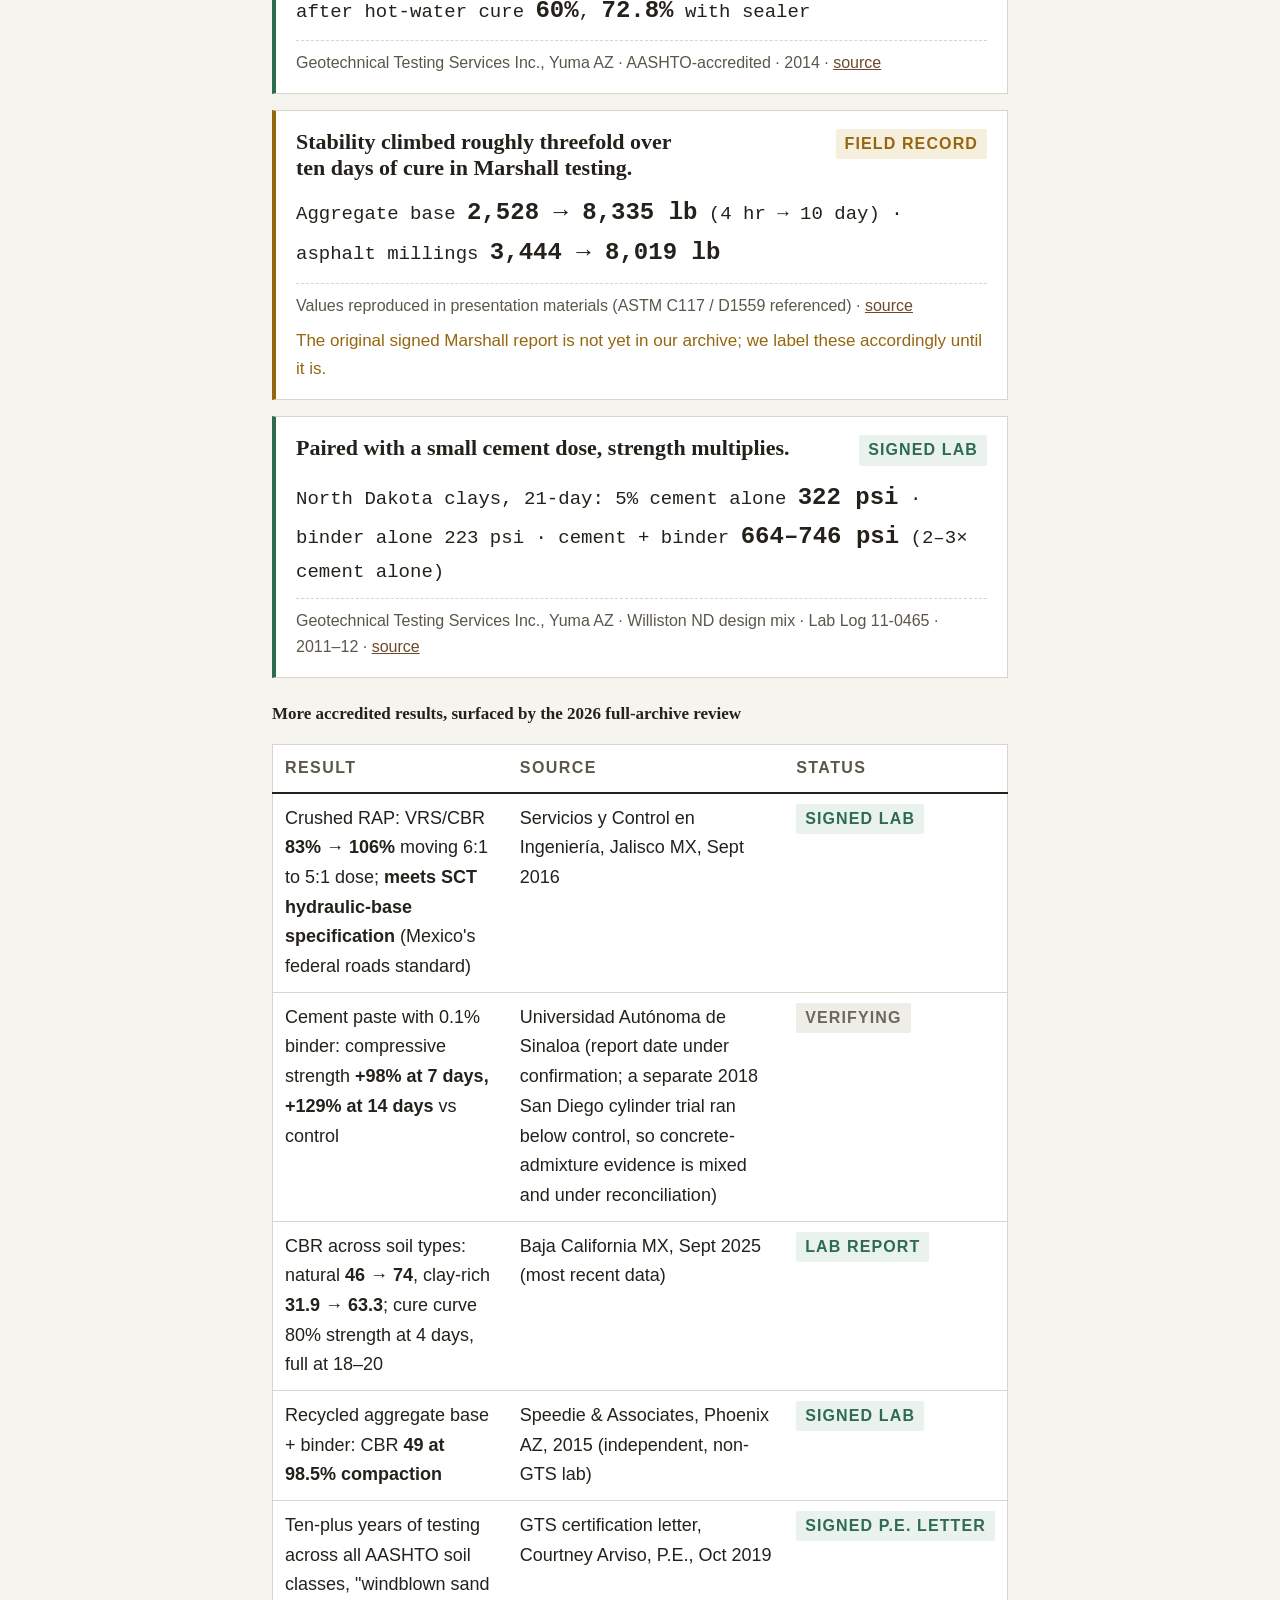
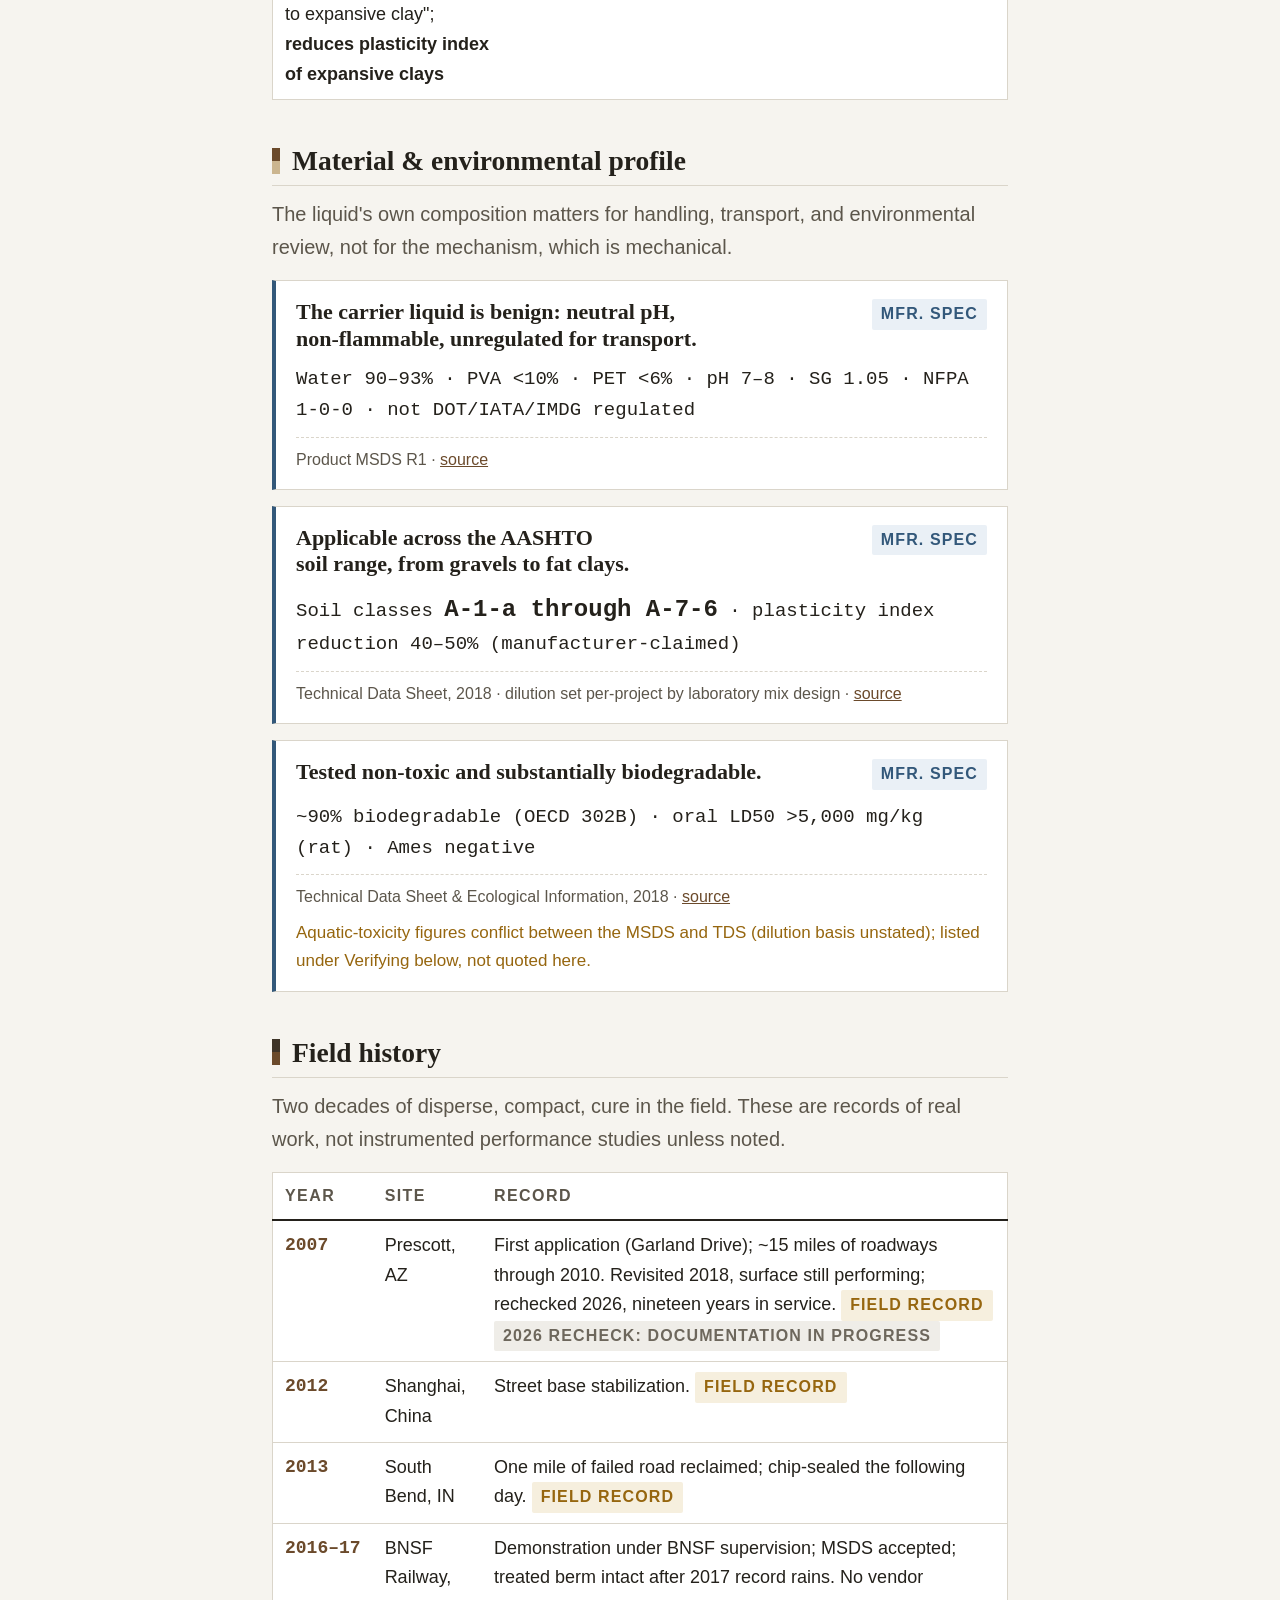
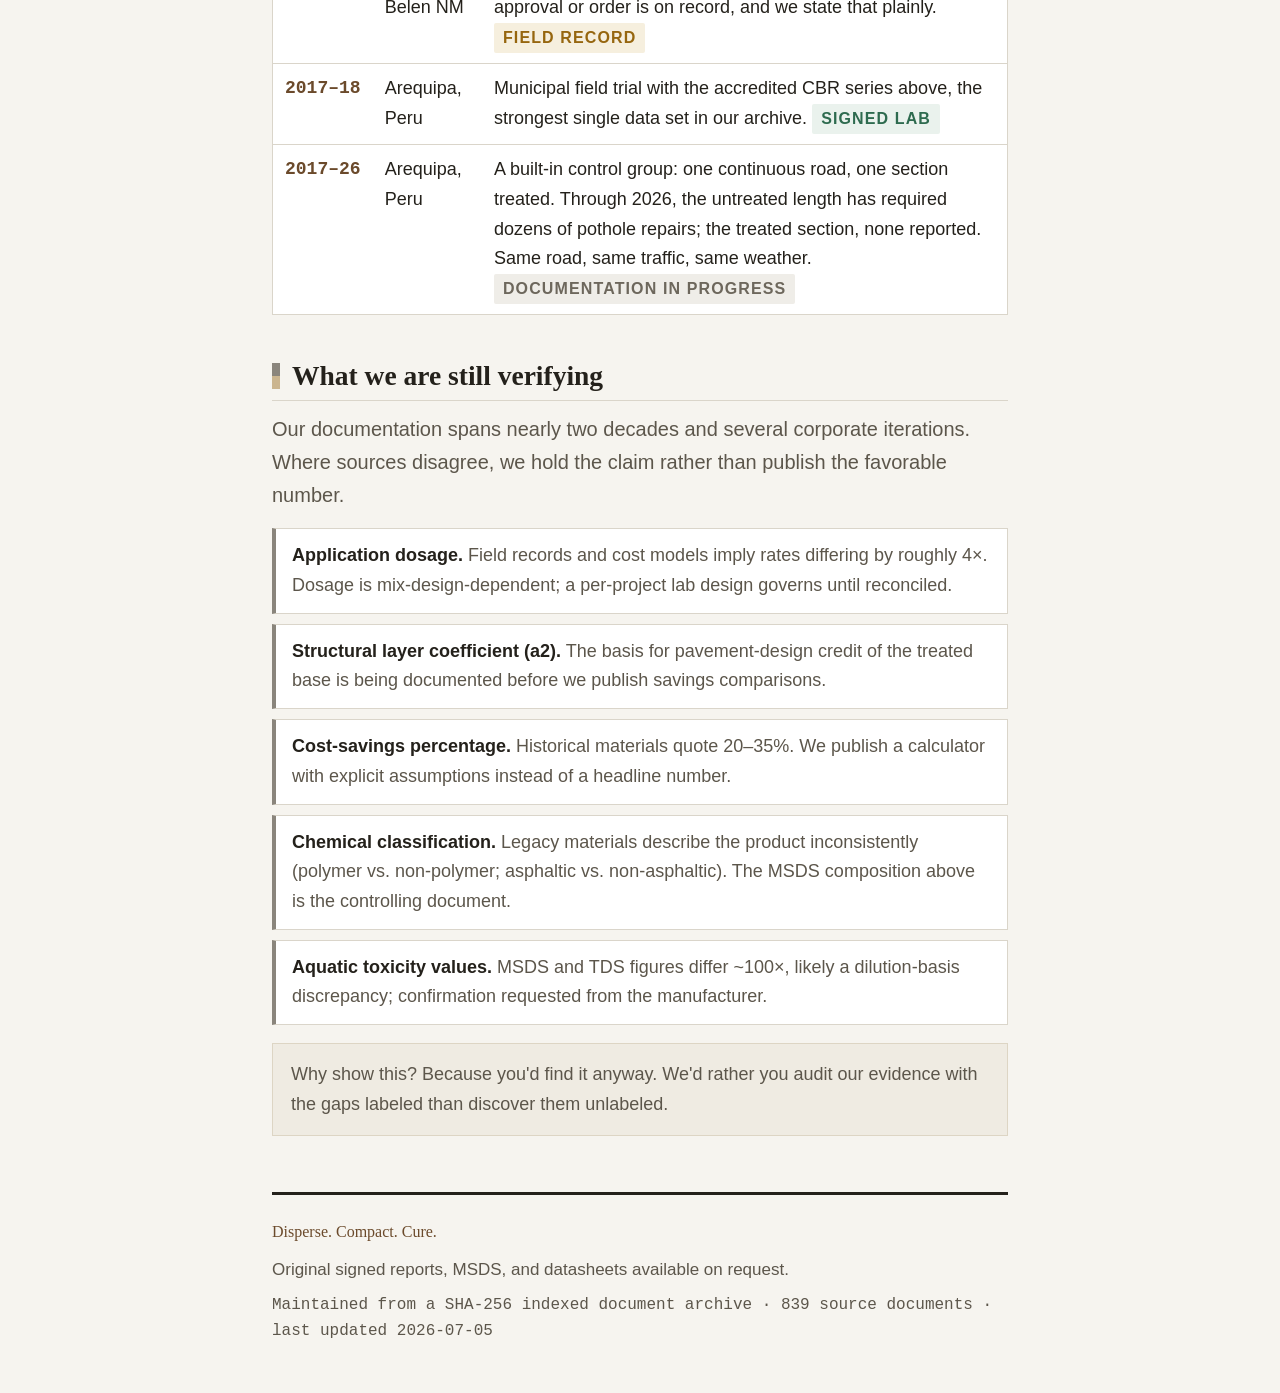
==== commit 50b9866c: "Fix visible script text, hero/photo layout, Peru toggles; accessibility font pass - Fix evidence doo" ====
--- a/evidence/index.html
+++ b/evidence/index.html
@@ -23,23 +23,23 @@
   }
   *{box-sizing:border-box}
   body{margin:0;background:var(--ground);color:var(--ink);
-    font:16px/1.65 "Segoe UI",-apple-system,"Helvetica Neue",Arial,sans-serif;}
+    font:20px/1.65 "Segoe UI",-apple-system,"Helvetica Neue",Arial,sans-serif;}
   .mono{font-family:Consolas,"SF Mono",Menlo,monospace;}
   h1,h2,h3{font-family:Rockwell,"Roboto Slab",Georgia,serif;line-height:1.2;text-wrap:balance;margin:0;}
 
   .draftbar{background:var(--ink);color:#EDE9E0;text-align:center;
-    font-size:12.5px;letter-spacing:.08em;text-transform:uppercase;padding:7px 16px;}
+    font-size:16px;letter-spacing:.08em;text-transform:uppercase;padding:7px 16px;}
   .draftbar b{color:#F0C86C;}
 
   .wrap{max-width:780px;margin:0 auto;padding:0 22px;}
 
   header.site{padding:44px 0 30px;border-bottom:3px solid var(--ink);}
-  .eyebrow{font-size:12.5px;letter-spacing:.16em;text-transform:uppercase;color:var(--accent);
+  .eyebrow{font-size:16px;letter-spacing:.16em;text-transform:uppercase;color:var(--accent);
     font-weight:600;margin-bottom:10px;}
-  header.site h1{font-size:clamp(28px,5vw,40px);font-weight:700;}
-  .tagline{font-family:Rockwell,"Roboto Slab",Georgia,serif;font-size:17px;color:var(--accent);
+  header.site h1{font-size:clamp(35px,5vw,50px);font-weight:700;}
+  .tagline{font-family:Rockwell,"Roboto Slab",Georgia,serif;font-size:21px;color:var(--accent);
     margin-top:6px;font-style:italic;}
-  header.site p.lede{margin:14px 0 0;font-size:17.5px;color:var(--ink-soft);max-width:60ch;}
+  header.site p.lede{margin:14px 0 0;font-size:22px;color:var(--ink-soft);max-width:60ch;}
   header.site p.lede strong{color:var(--ink);}
 
   /* soil horizon strip — the identity mark */
@@ -51,17 +51,17 @@
   .horizon i:nth-child(4){background:#CBB58F}
 
   nav.doors{display:flex;gap:10px;margin:22px 0 0;flex-wrap:wrap;}
-  nav.doors a{font-size:13.5px;font-weight:600;text-decoration:none;color:var(--ink-soft);
+  nav.doors a{font-size:17px;font-weight:600;text-decoration:none;color:var(--ink-soft);
     border:1px solid var(--line);background:var(--paper);padding:7px 14px;border-radius:3px;}
   nav.doors a.active{color:#fff;background:var(--accent);border-color:var(--accent);}
 
   /* legend */
   .legend{margin:30px 0 6px;padding:16px 18px;background:var(--paper);border:1px solid var(--line);}
-  .legend h3{font-size:15px;margin-bottom:10px;}
+  .legend h3{font-size:19px;margin-bottom:10px;}
   .legend ul{list-style:none;margin:0;padding:0;display:grid;gap:7px;}
-  .legend li{font-size:14px;color:var(--ink-soft);display:flex;align-items:baseline;gap:9px;}
-
-  .chip{display:inline-block;font-size:11.5px;font-weight:700;letter-spacing:.07em;
+  .legend li{font-size:17.5px;color:var(--ink-soft);display:flex;align-items:baseline;gap:9px;}
+
+  .chip{display:inline-block;font-size:16px;font-weight:700;letter-spacing:.07em;
     text-transform:uppercase;padding:2px 9px;border-radius:2px;white-space:nowrap;}
   .chip.lab{color:var(--lab);background:var(--lab-bg);}
   .chip.spec{color:var(--spec);background:var(--spec-bg);}
@@ -69,7 +69,7 @@
   .chip.open{color:#6d675c;background:var(--open-bg);}
 
   section{margin:44px 0;}
-  section > h2{font-size:22px;padding-bottom:8px;border-bottom:1px solid var(--line);
+  section > h2{font-size:27.5px;padding-bottom:8px;border-bottom:1px solid var(--line);
     display:flex;align-items:center;gap:12px;}
   section > h2 .strat{width:8px;height:26px;display:inline-flex;flex-direction:column;flex:none;}
   section > h2 .strat i{flex:1}
@@ -81,18 +81,18 @@
   .card.spec{border-left-color:var(--spec);}
   .card.field{border-left-color:var(--field);}
   .card .head{display:flex;justify-content:space-between;gap:14px;align-items:baseline;}
-  .card h3{font-size:17.5px;max-width:46ch;}
+  .card h3{font-size:22px;max-width:46ch;}
   .card .value{font-family:Consolas,Menlo,monospace;font-variant-numeric:tabular-nums;
-    font-size:15px;margin:12px 0 10px;color:var(--ink);}
-  .card .value b{font-size:19px;}
-  .card .src{font-size:13px;color:var(--ink-soft);border-top:1px dashed var(--line);
+    font-size:19px;margin:12px 0 10px;color:var(--ink);}
+  .card .value b{font-size:24px;}
+  .card .src{font-size:16px;color:var(--ink-soft);border-top:1px dashed var(--line);
     padding-top:9px;margin-top:4px;}
   .card .src a{color:var(--accent);}
-  .card .caveat{font-size:13.5px;color:var(--field);margin-top:8px;}
+  .card .caveat{font-size:17px;color:var(--field);margin-top:8px;}
 
   table{width:100%;border-collapse:collapse;background:var(--paper);border:1px solid var(--line);
-    font-size:14.5px;margin-top:16px;}
-  th{font-size:12px;letter-spacing:.09em;text-transform:uppercase;text-align:left;
+    font-size:18px;margin-top:16px;}
+  th{font-size:16px;letter-spacing:.09em;text-transform:uppercase;text-align:left;
     color:var(--ink-soft);border-bottom:2px solid var(--ink);padding:10px 12px;}
   td{padding:10px 12px;border-bottom:1px solid var(--line);vertical-align:top;}
   tr:last-child td{border-bottom:none;}
@@ -101,35 +101,35 @@
 
   .openlist{list-style:none;margin:16px 0 0;padding:0;display:grid;gap:10px;}
   .openlist li{background:var(--paper);border:1px solid var(--line);border-left:4px solid var(--open);
-    padding:12px 16px;font-size:14.5px;color:var(--ink-soft);}
+    padding:12px 16px;font-size:18px;color:var(--ink-soft);}
   .openlist li b{color:var(--ink);}
 
   .honesty{margin-top:18px;padding:16px 18px;background:#EFEBE2;border:1px solid #DDD5C4;
-    font-size:14.5px;color:var(--ink-soft);}
+    font-size:18px;color:var(--ink-soft);}
 
   .steps{display:grid;grid-template-columns:repeat(3,1fr);gap:12px;margin-top:16px;}
   .steps .step{background:var(--paper);border:1px solid var(--line);border-top:4px solid var(--accent);
     padding:14px 16px;}
-  .steps .step .k{font-family:Consolas,Menlo,monospace;font-size:12px;letter-spacing:.12em;
+  .steps .step .k{font-family:Consolas,Menlo,monospace;font-size:16px;letter-spacing:.12em;
     text-transform:uppercase;color:var(--accent);font-weight:700;}
-  .steps .step h3{font-size:16px;margin:6px 0 6px;}
-  .steps .step p{margin:0;font-size:13.5px;color:var(--ink-soft);}
+  .steps .step h3{font-size:20px;margin:6px 0 6px;}
+  .steps .step p{margin:0;font-size:17px;color:var(--ink-soft);}
   @media (max-width:640px){ .steps{grid-template-columns:1fr;} }
 
   .compare{display:grid;grid-template-columns:repeat(3,1fr);gap:12px;margin-top:16px;}
   .compare .way{background:#F0EDE5;border:1px solid var(--line);border-top:4px solid #B7B0A2;
     padding:14px 16px;}
   .compare .way.new{background:var(--paper);border-top-color:var(--accent);}
-  .compare .way .k{font-family:Consolas,Menlo,monospace;font-size:11.5px;letter-spacing:.12em;
+  .compare .way .k{font-family:Consolas,Menlo,monospace;font-size:16px;letter-spacing:.12em;
     text-transform:uppercase;color:#8A857C;font-weight:700;}
   .compare .way.new .k{color:var(--accent);}
-  .compare .way h3{font-size:16px;margin:6px 0 6px;}
-  .compare .way p{margin:0;font-size:13.5px;color:var(--ink-soft);}
+  .compare .way h3{font-size:20px;margin:6px 0 6px;}
+  .compare .way p{margin:0;font-size:17px;color:var(--ink-soft);}
   @media (max-width:640px){ .compare{grid-template-columns:1fr;} }
 
   footer{margin:56px 0 0;padding:24px 0 48px;border-top:3px solid var(--ink);
-    font-size:13.5px;color:var(--ink-soft);}
-  footer .mono{font-size:12.5px;}
+    font-size:17px;color:var(--ink-soft);}
+  footer .mono{font-size:16px;}
   a{color:var(--accent);}
   @media (max-width:560px){ .card .head{flex-direction:column;gap:6px;} }
 
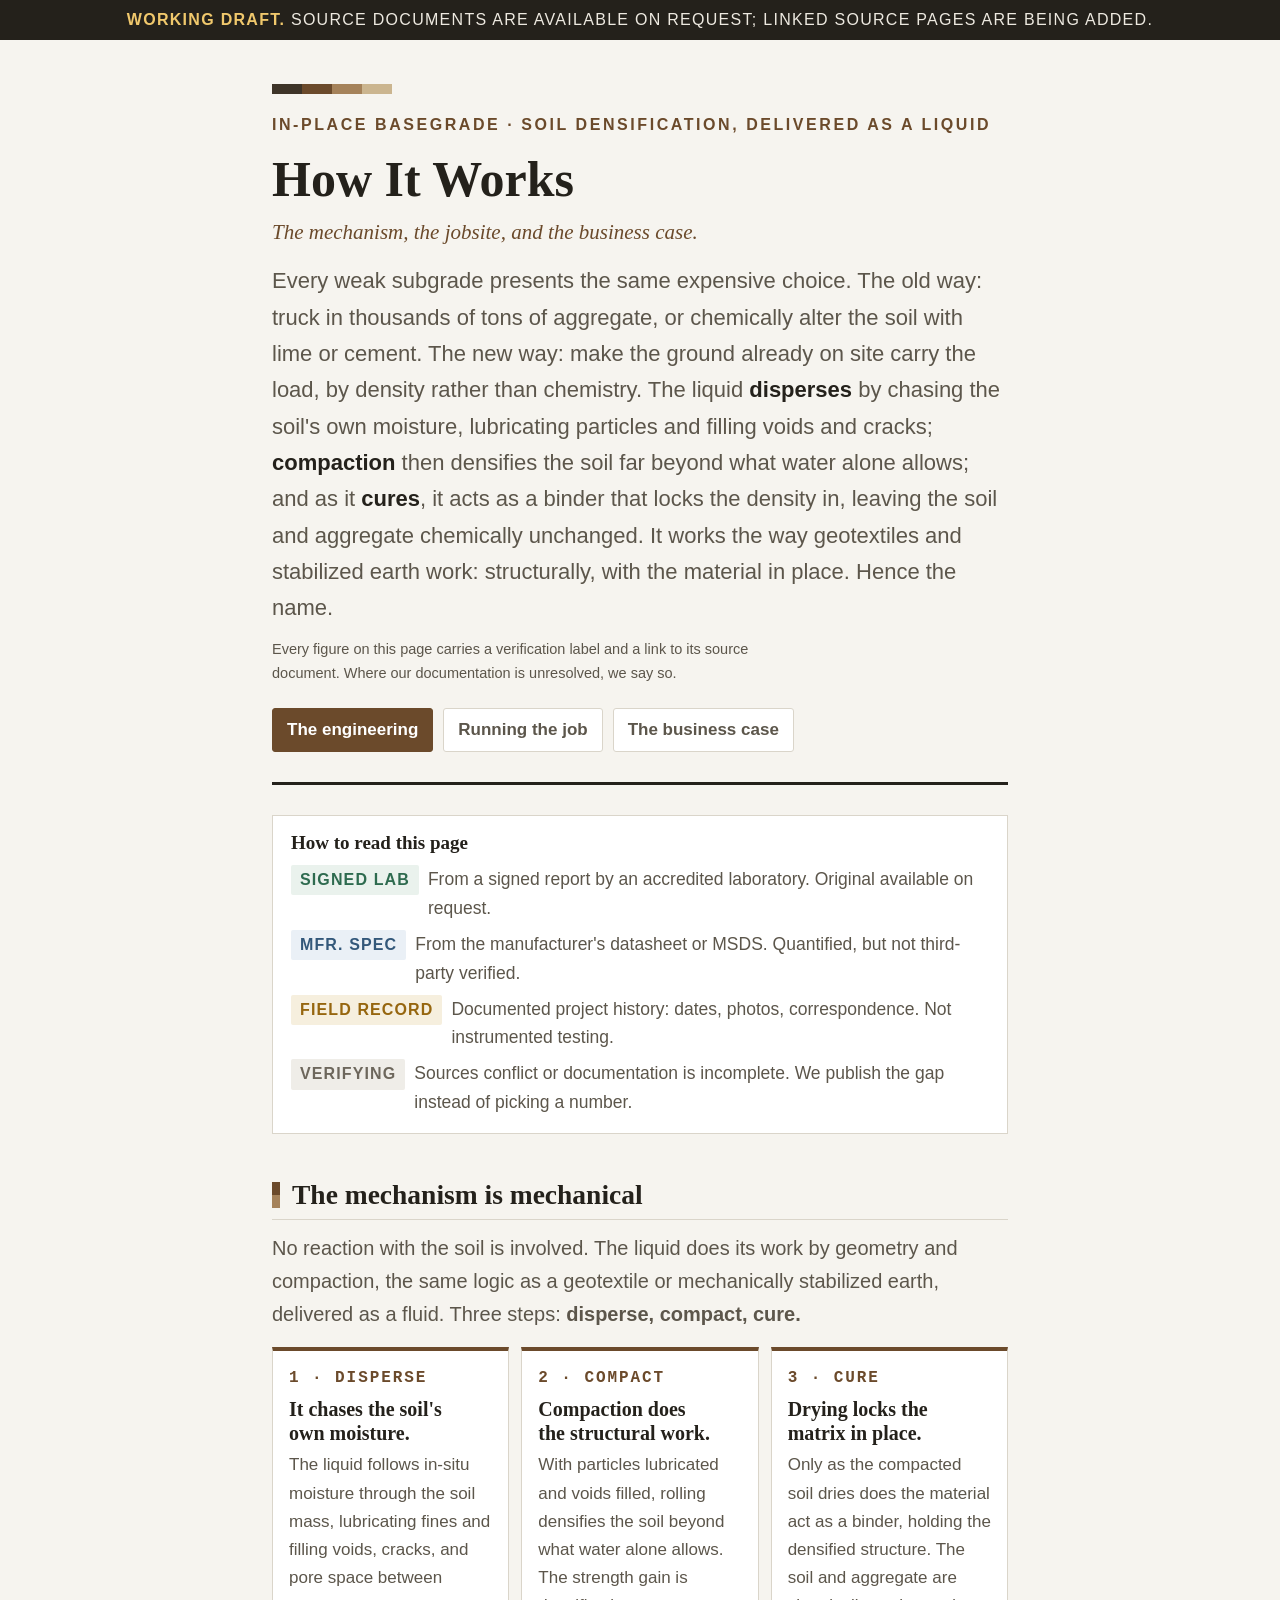
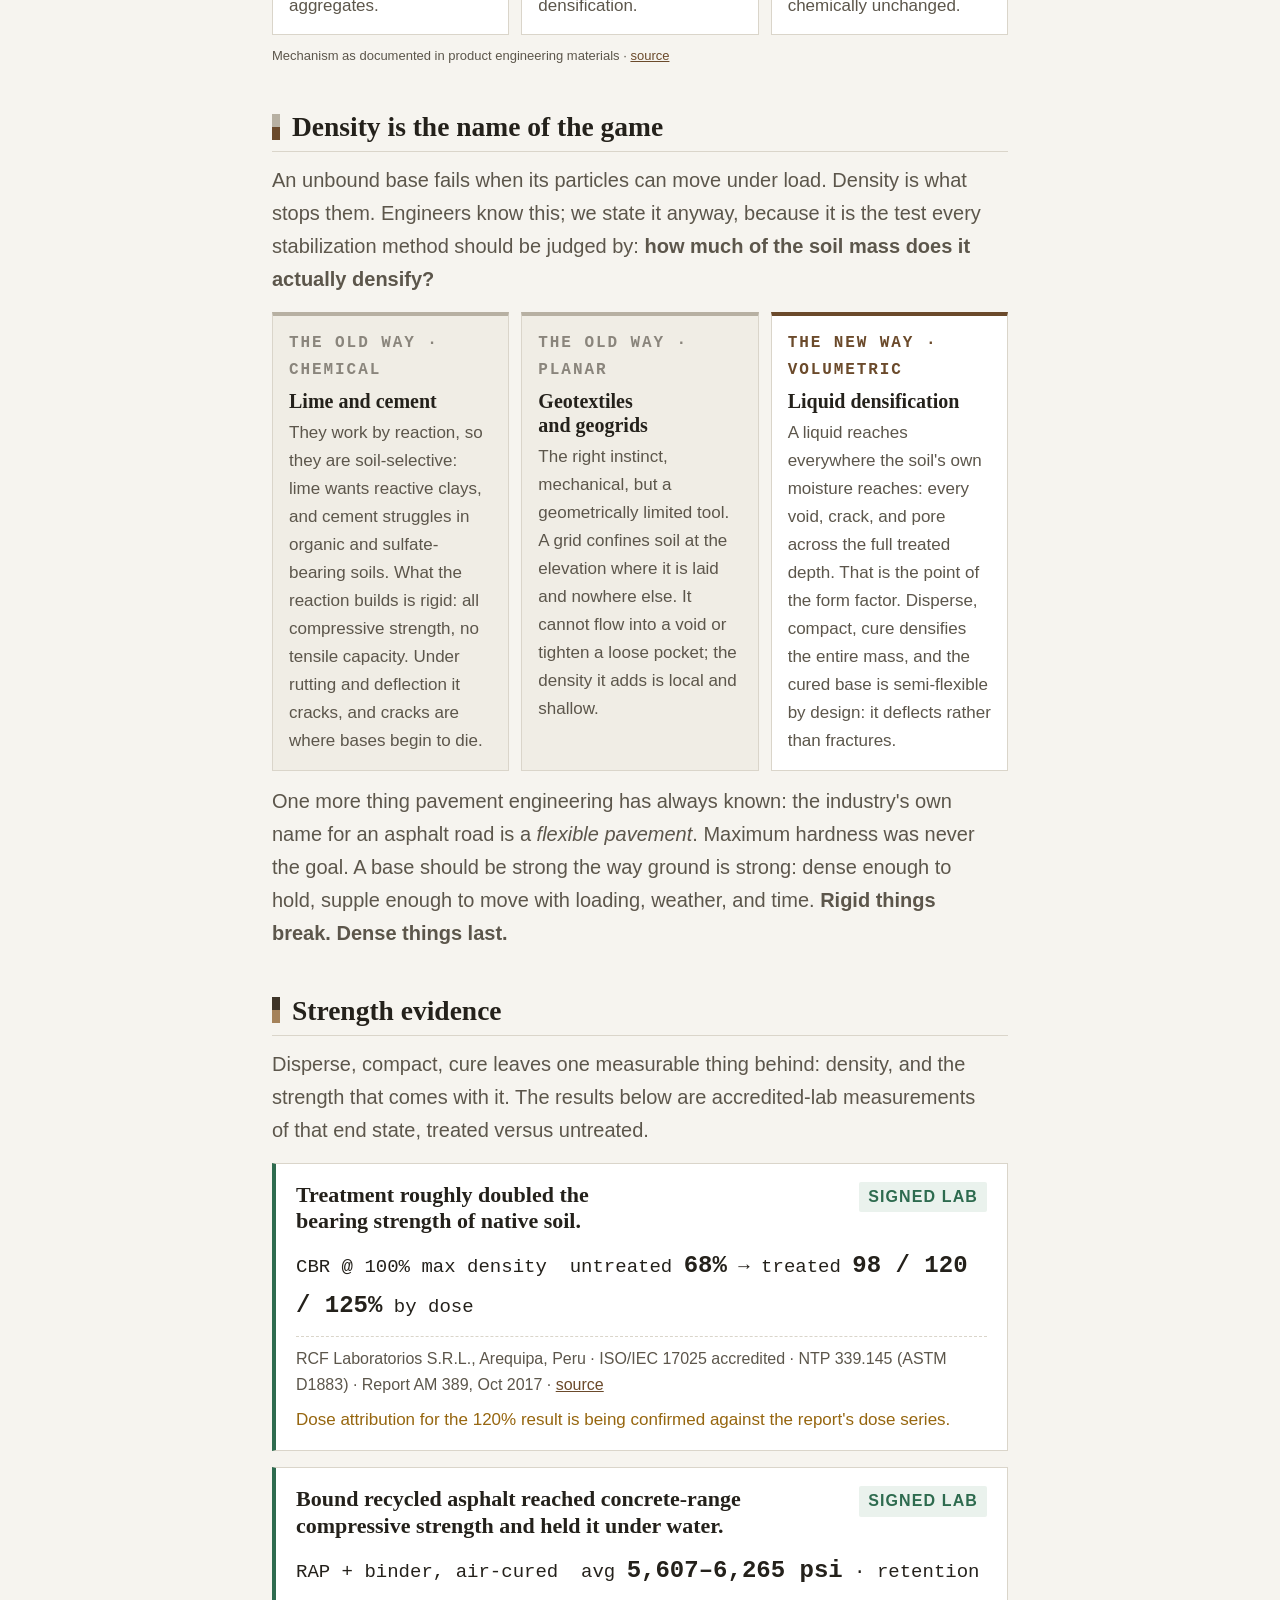
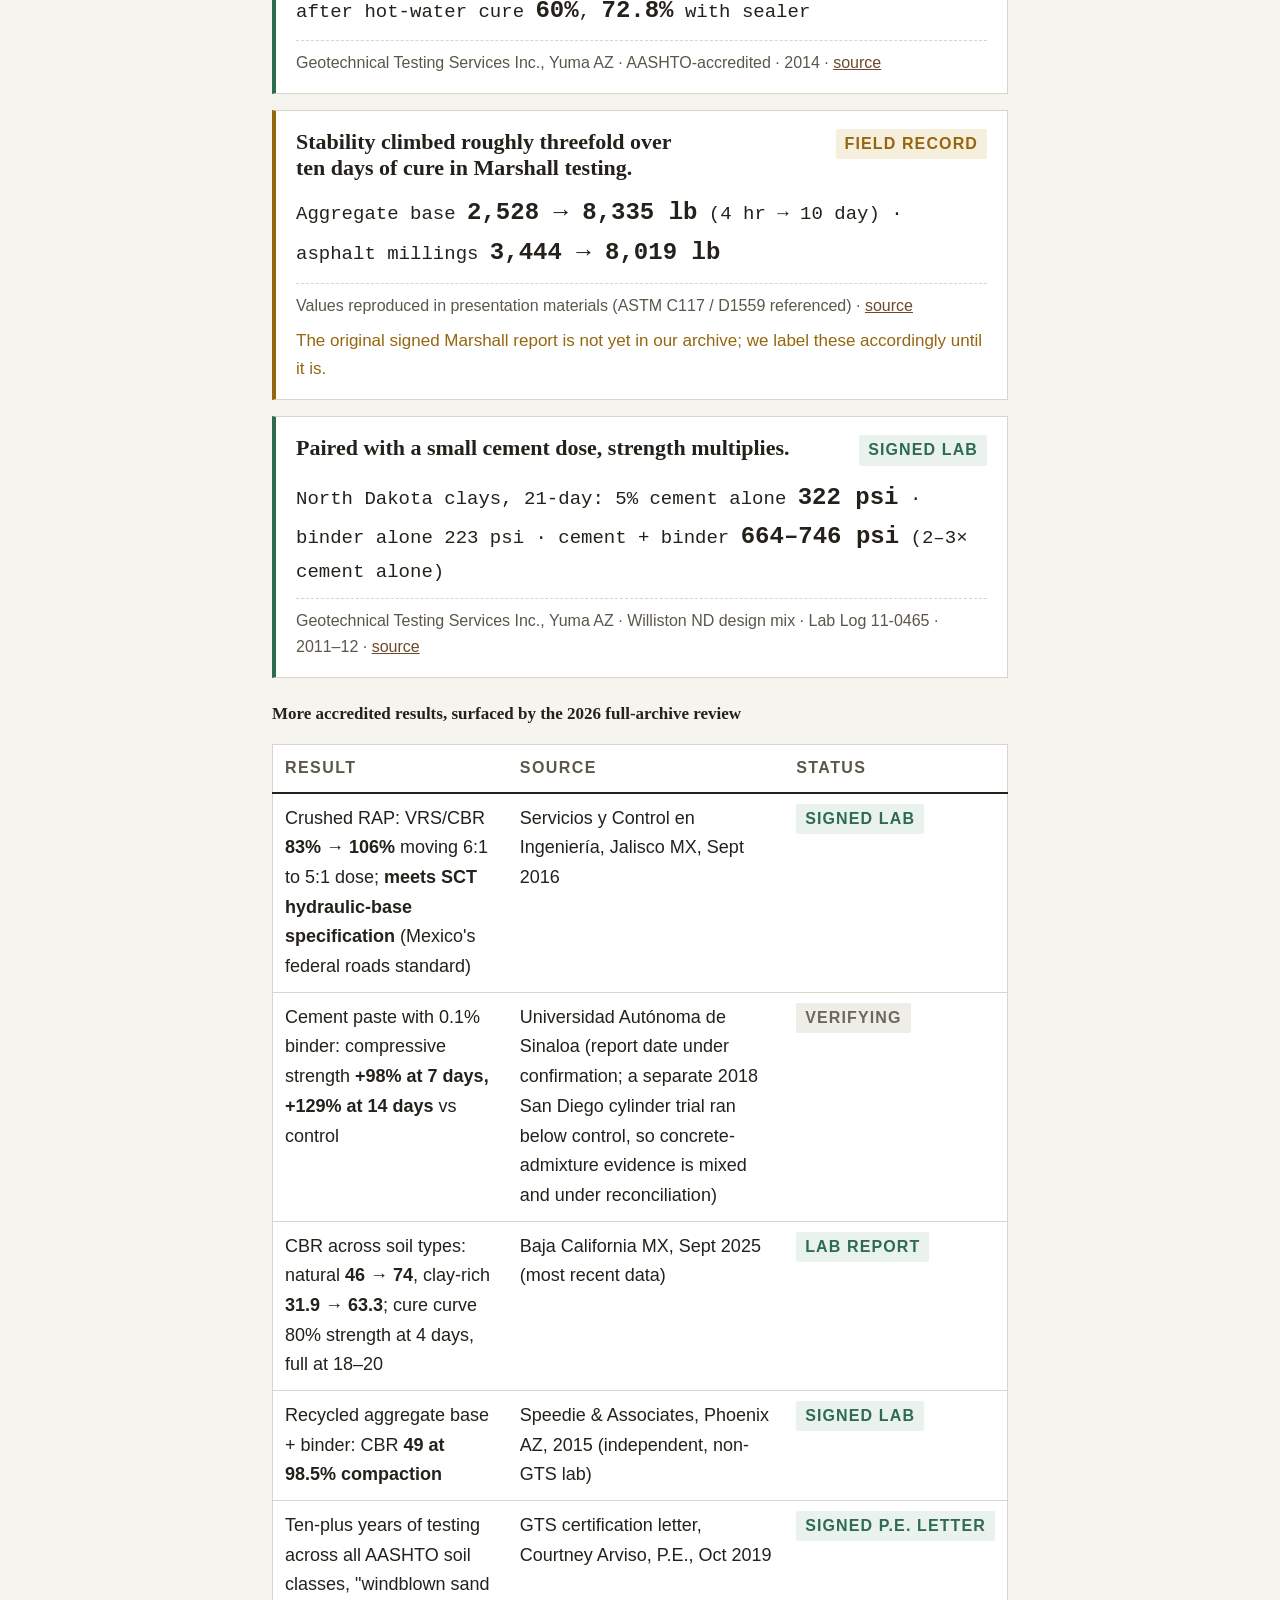
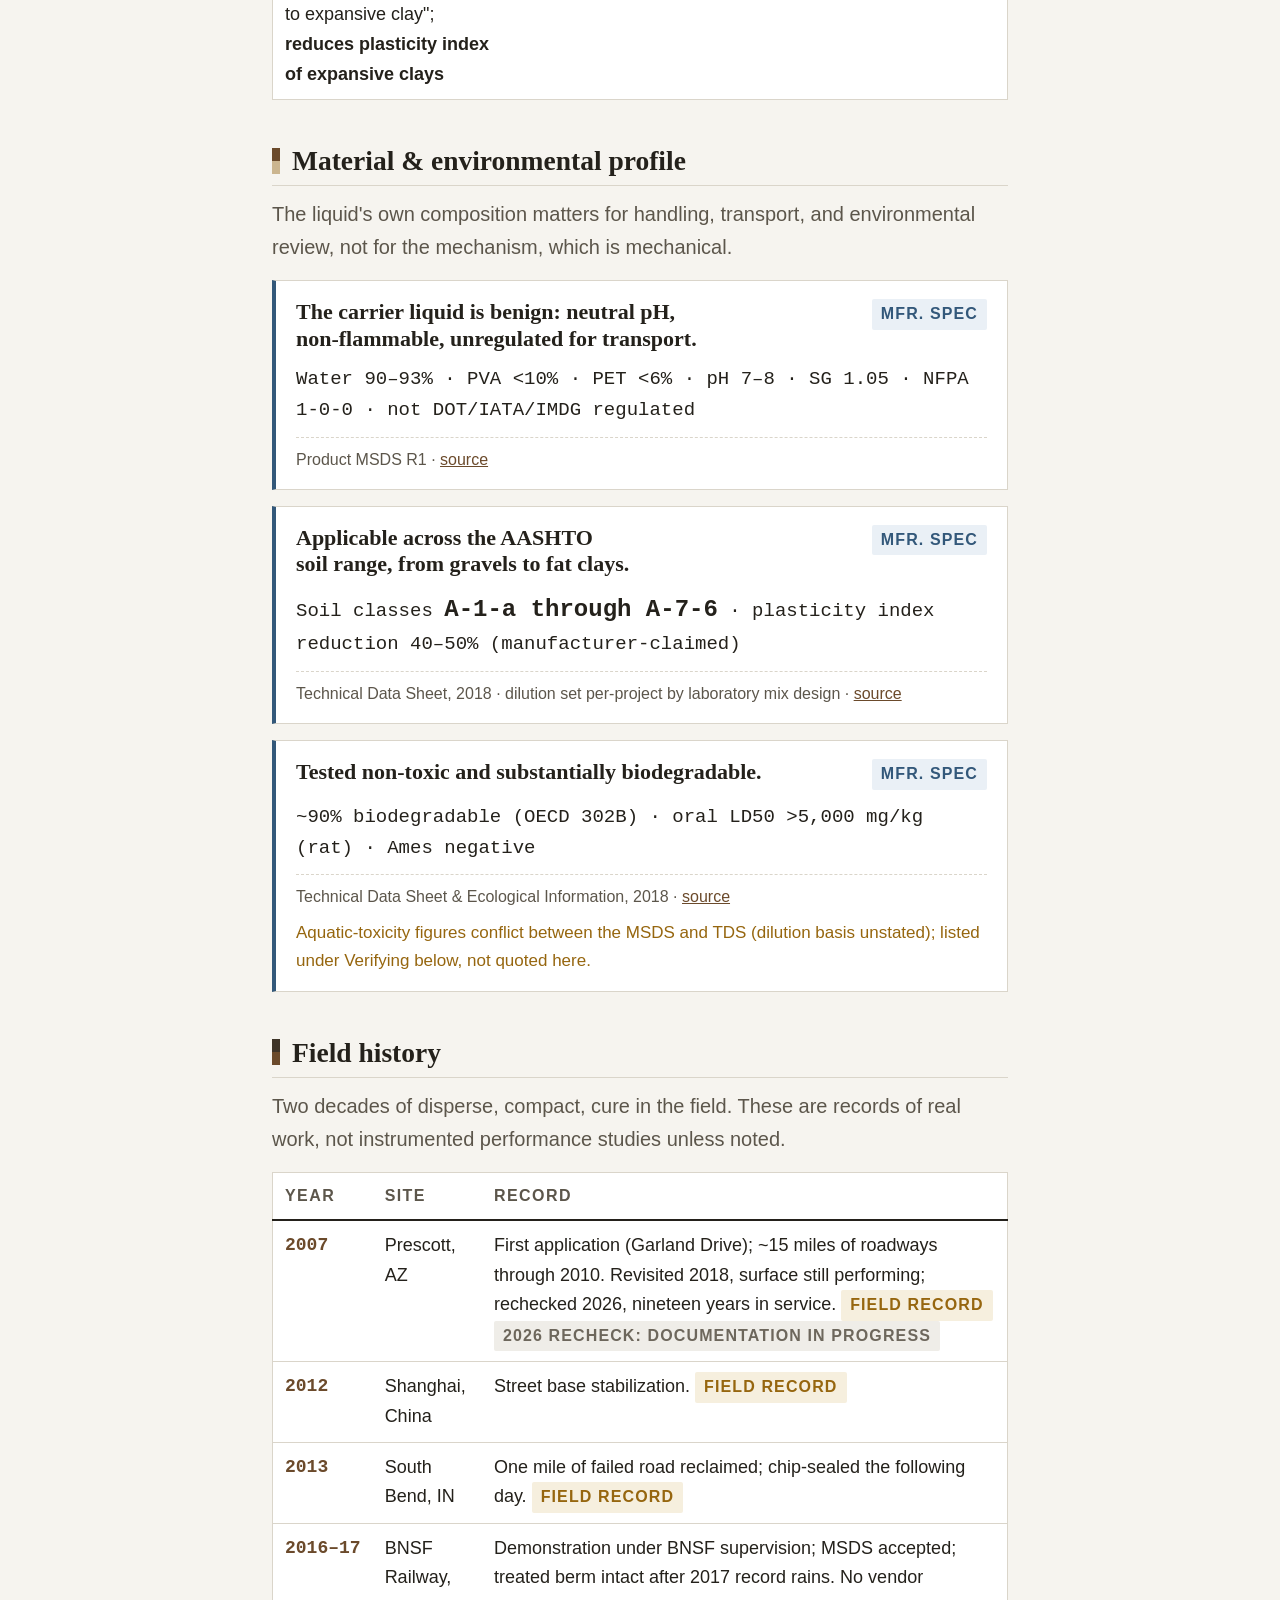
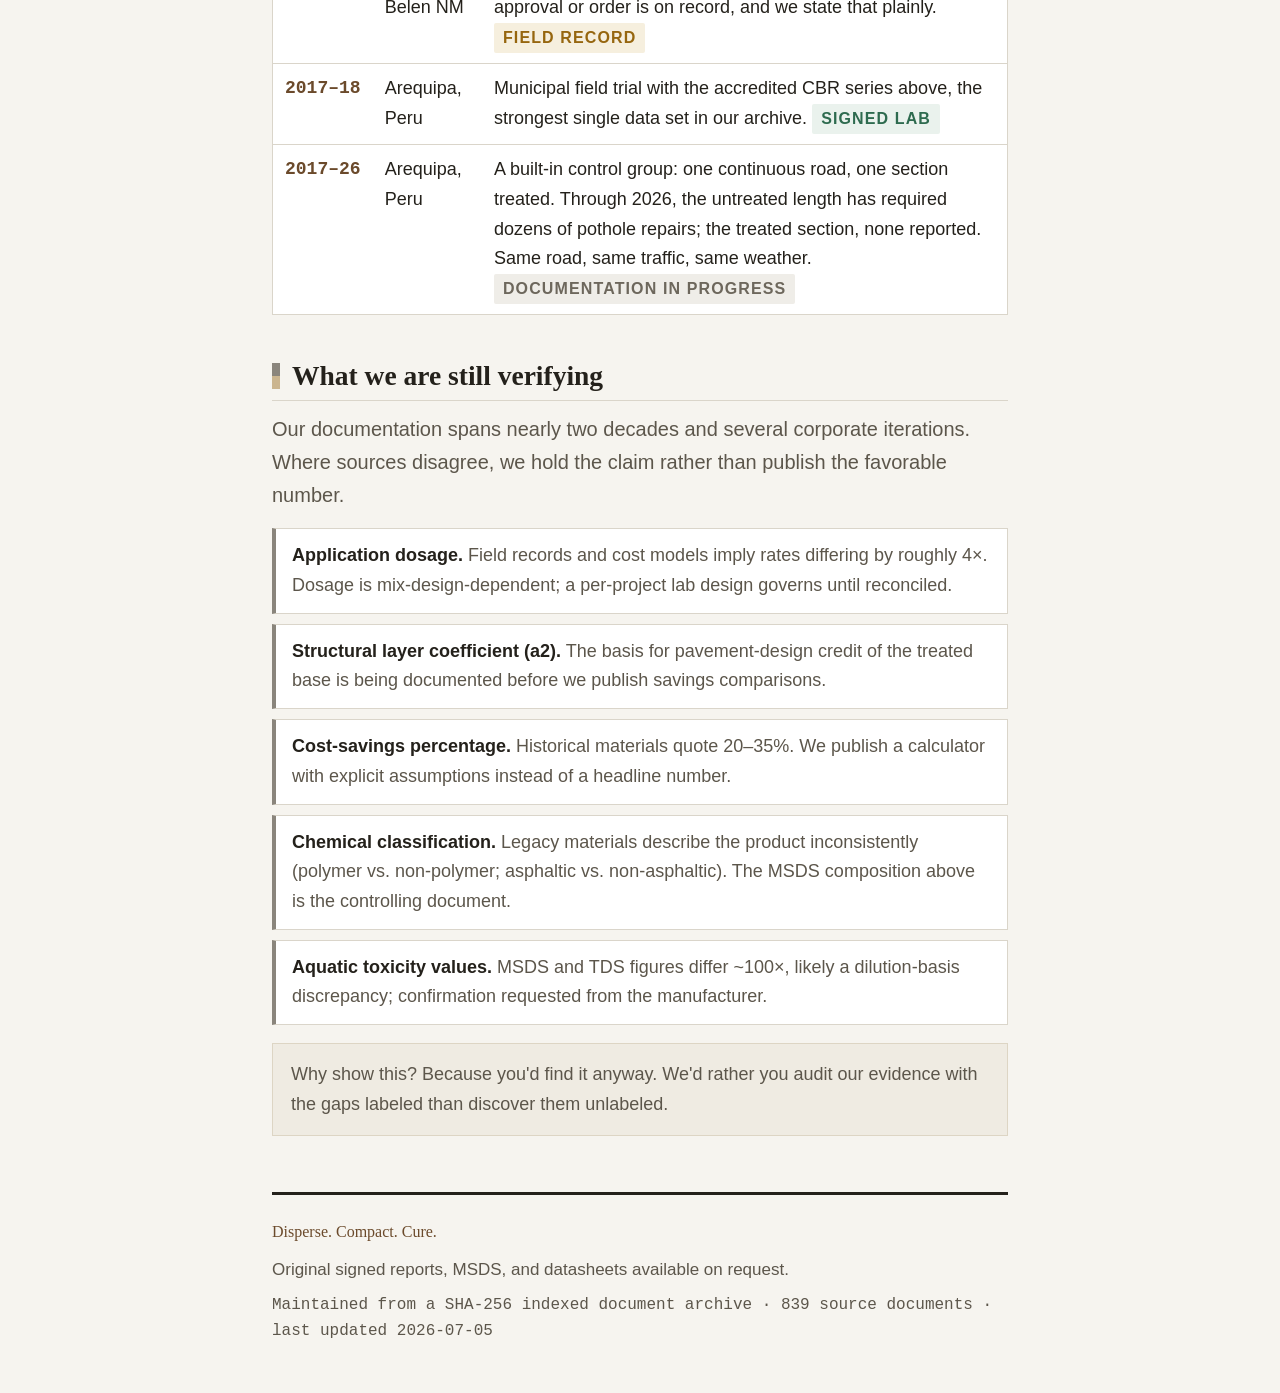
==== commit bb0abe57: "Restructure navigation hierarchy: Home / How It Works / Case Studies / The Data Reorganize the tab b" ====
--- a/evidence/index.html
+++ b/evidence/index.html
@@ -144,15 +144,15 @@
 <div class="wrap">
 <header class="site">
   <div class="horizon" aria-hidden="true"><i></i><i></i><i></i><i></i></div>
-  <div class="eyebrow">Engineering Evidence Summary</div>
-  <h1>In-Place BaseGrade</h1>
-  <div class="tagline">Soil densification, delivered as a liquid.</div>
+  <div class="eyebrow">In-Place BaseGrade &middot; soil densification, delivered as a liquid</div>
+  <h1>How It Works</h1>
+  <div class="tagline">The mechanism, the jobsite, and the business case.</div>
   <p class="lede">Every weak subgrade presents the same expensive choice. The old way: truck in thousands of tons of aggregate, or chemically alter the soil with lime or cement. The new way: make the ground already on site carry the load, by density rather than chemistry. The liquid <strong>disperses</strong> by chasing the soil's own moisture, lubricating particles and filling voids and cracks; <strong>compaction</strong> then densifies the soil far beyond what water alone allows; and as it <strong>cures</strong>, it acts as a binder that locks the density in, leaving the soil and aggregate chemically unchanged. It works the way geotextiles and stabilized earth work: structurally, with the material in place. Hence the name.</p>
   <p class="lede" style="font-size:14.5px;margin-top:12px;">Every figure on this page carries a verification label and a link to its source document. Where our documentation is unresolved, we say so.</p>
   <nav class="doors">
-    <a class="active" href="#" data-door="eng">For engineers &amp; DOTs</a>
-    <a href="#" data-door="con">For contractors</a>
-    <a href="#" data-door="biz">For business evaluation</a>
+    <a class="active" href="#" data-door="eng">The engineering</a>
+    <a href="#" data-door="con">Running the job</a>
+    <a href="#" data-door="biz">The business case</a>
   </nav>
 </header>
 
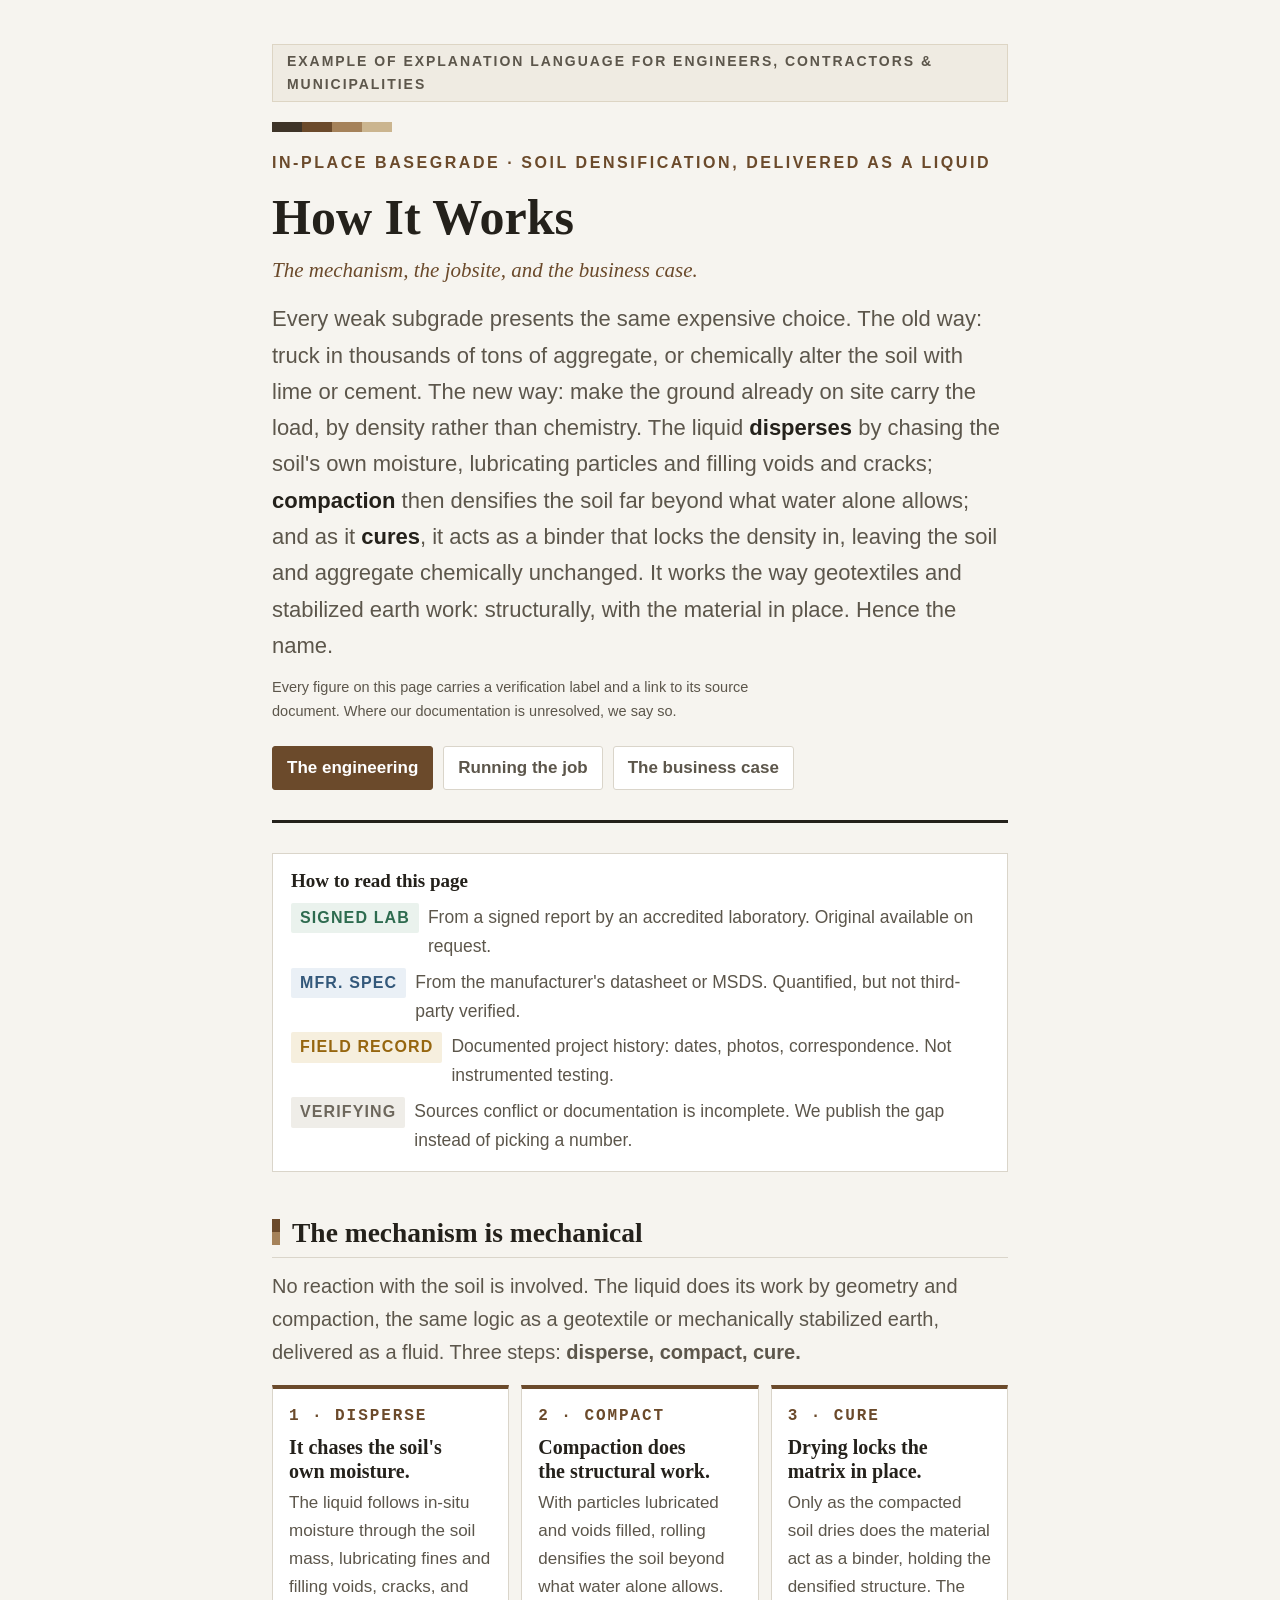
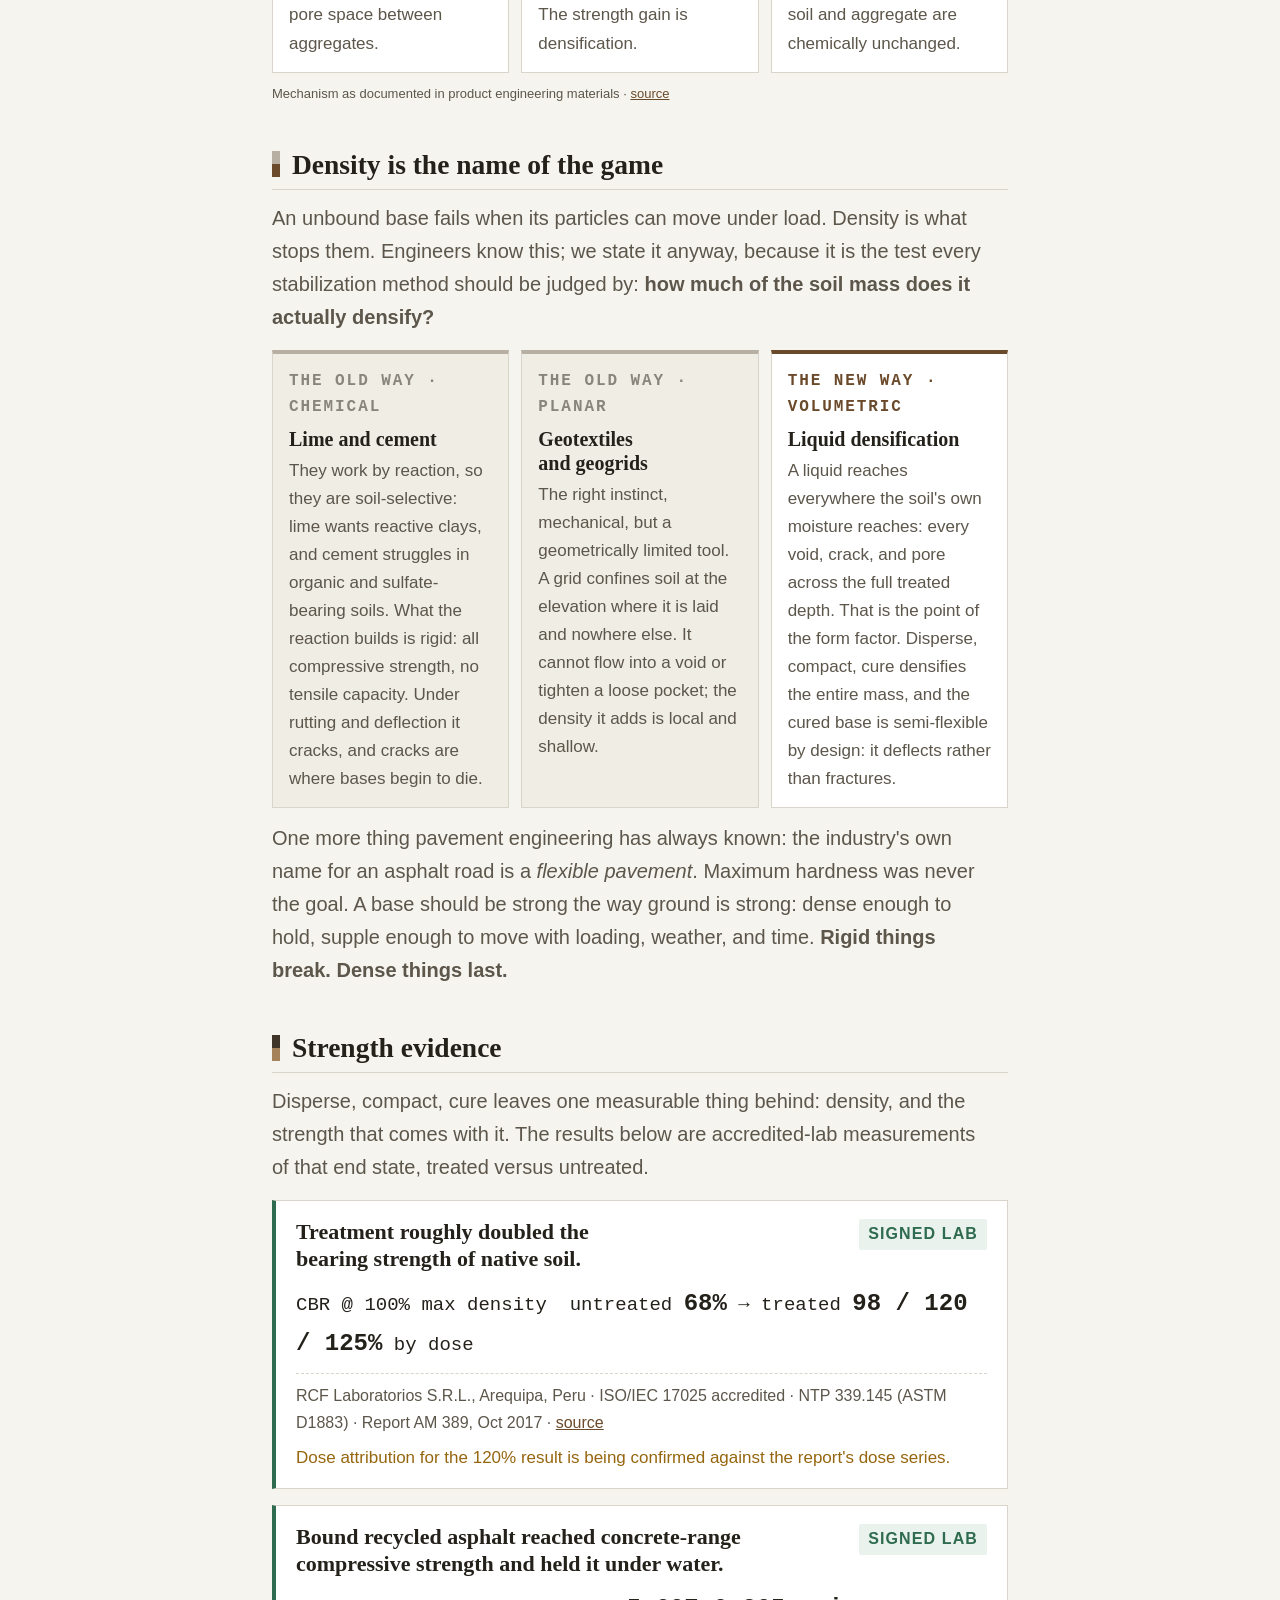
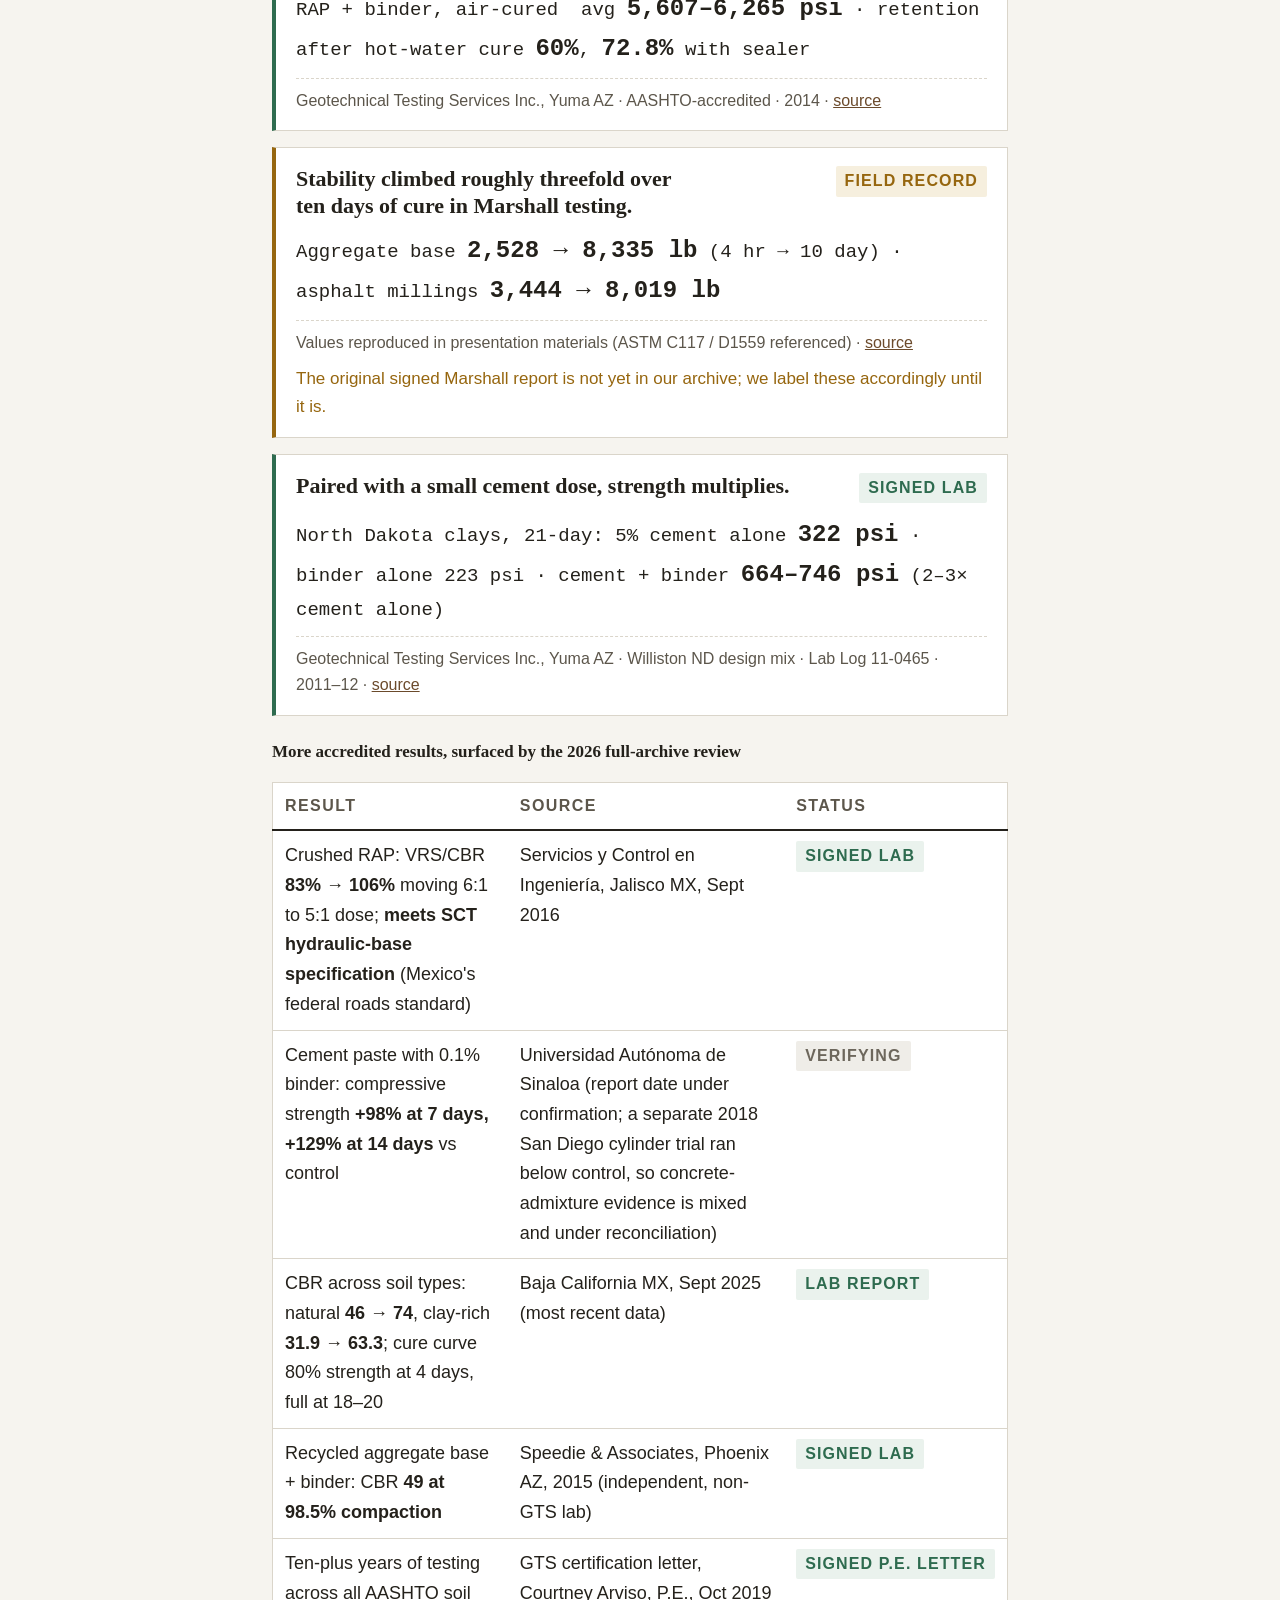
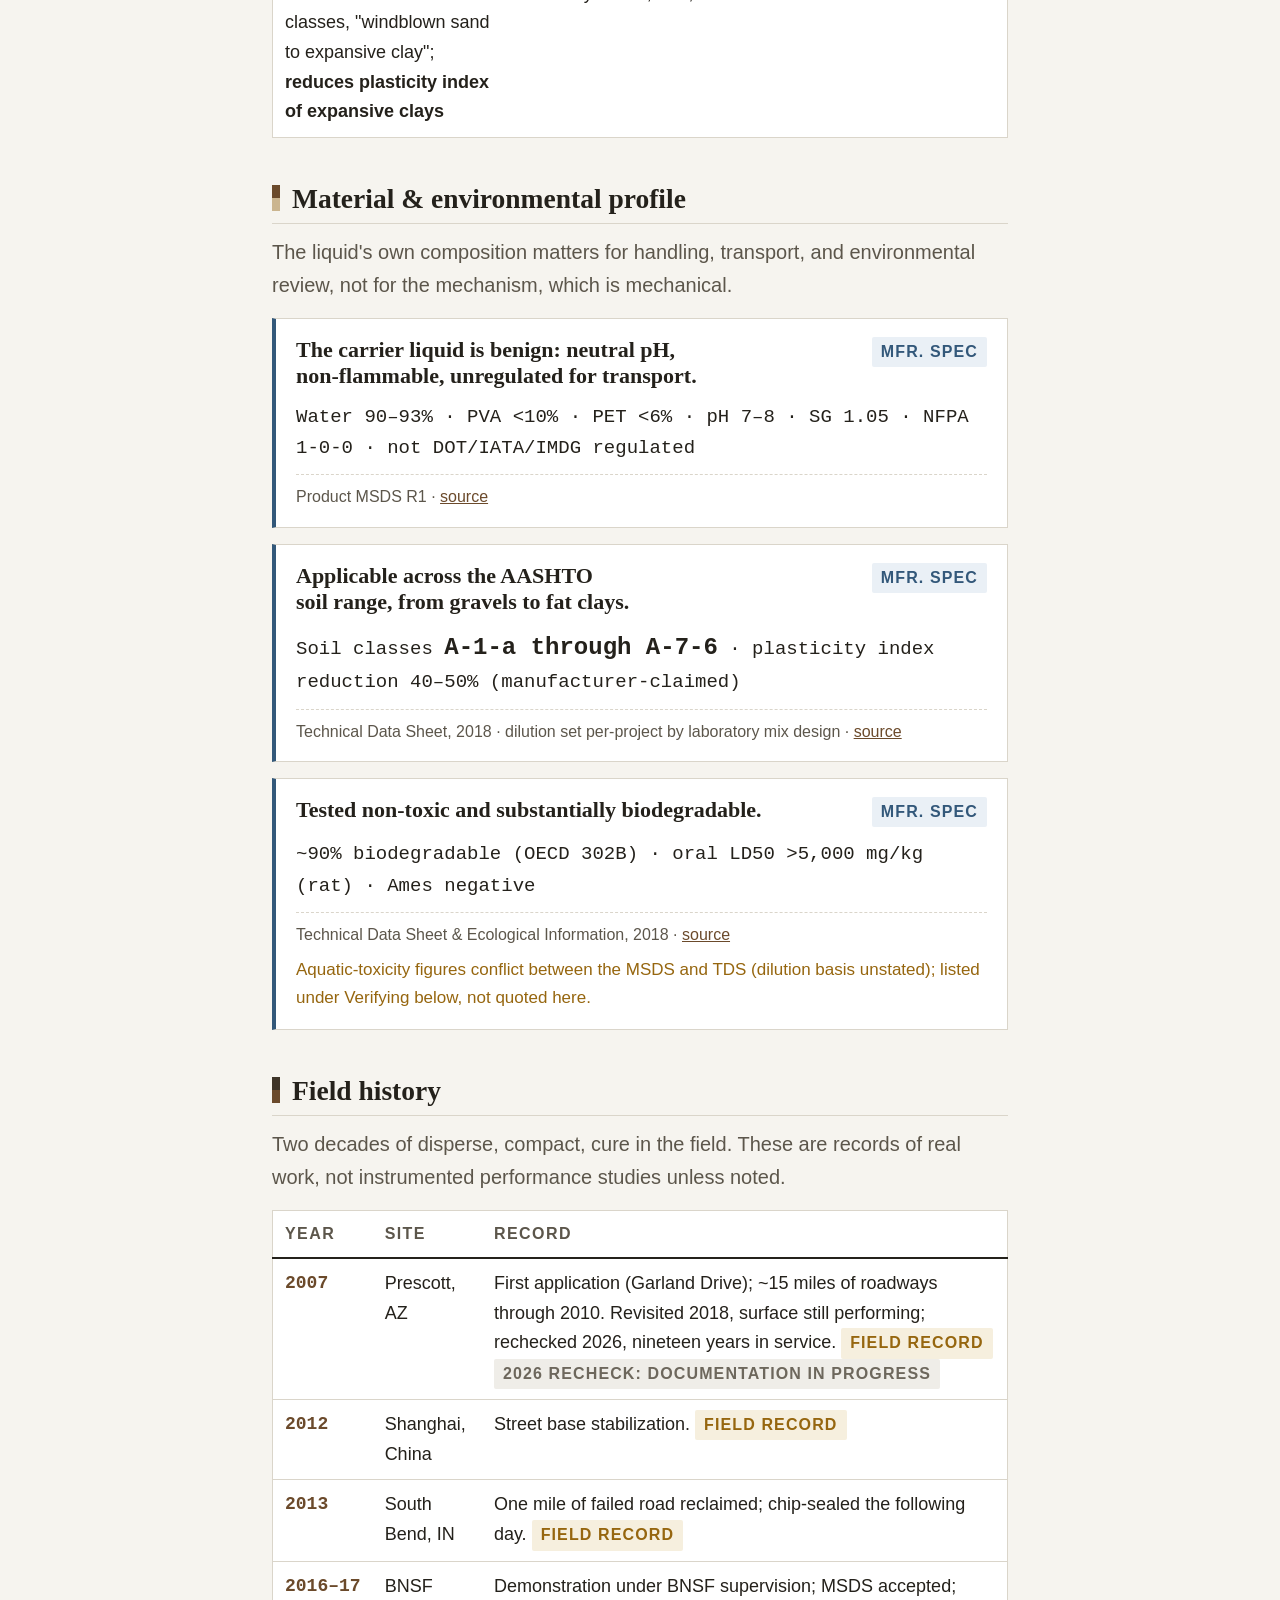
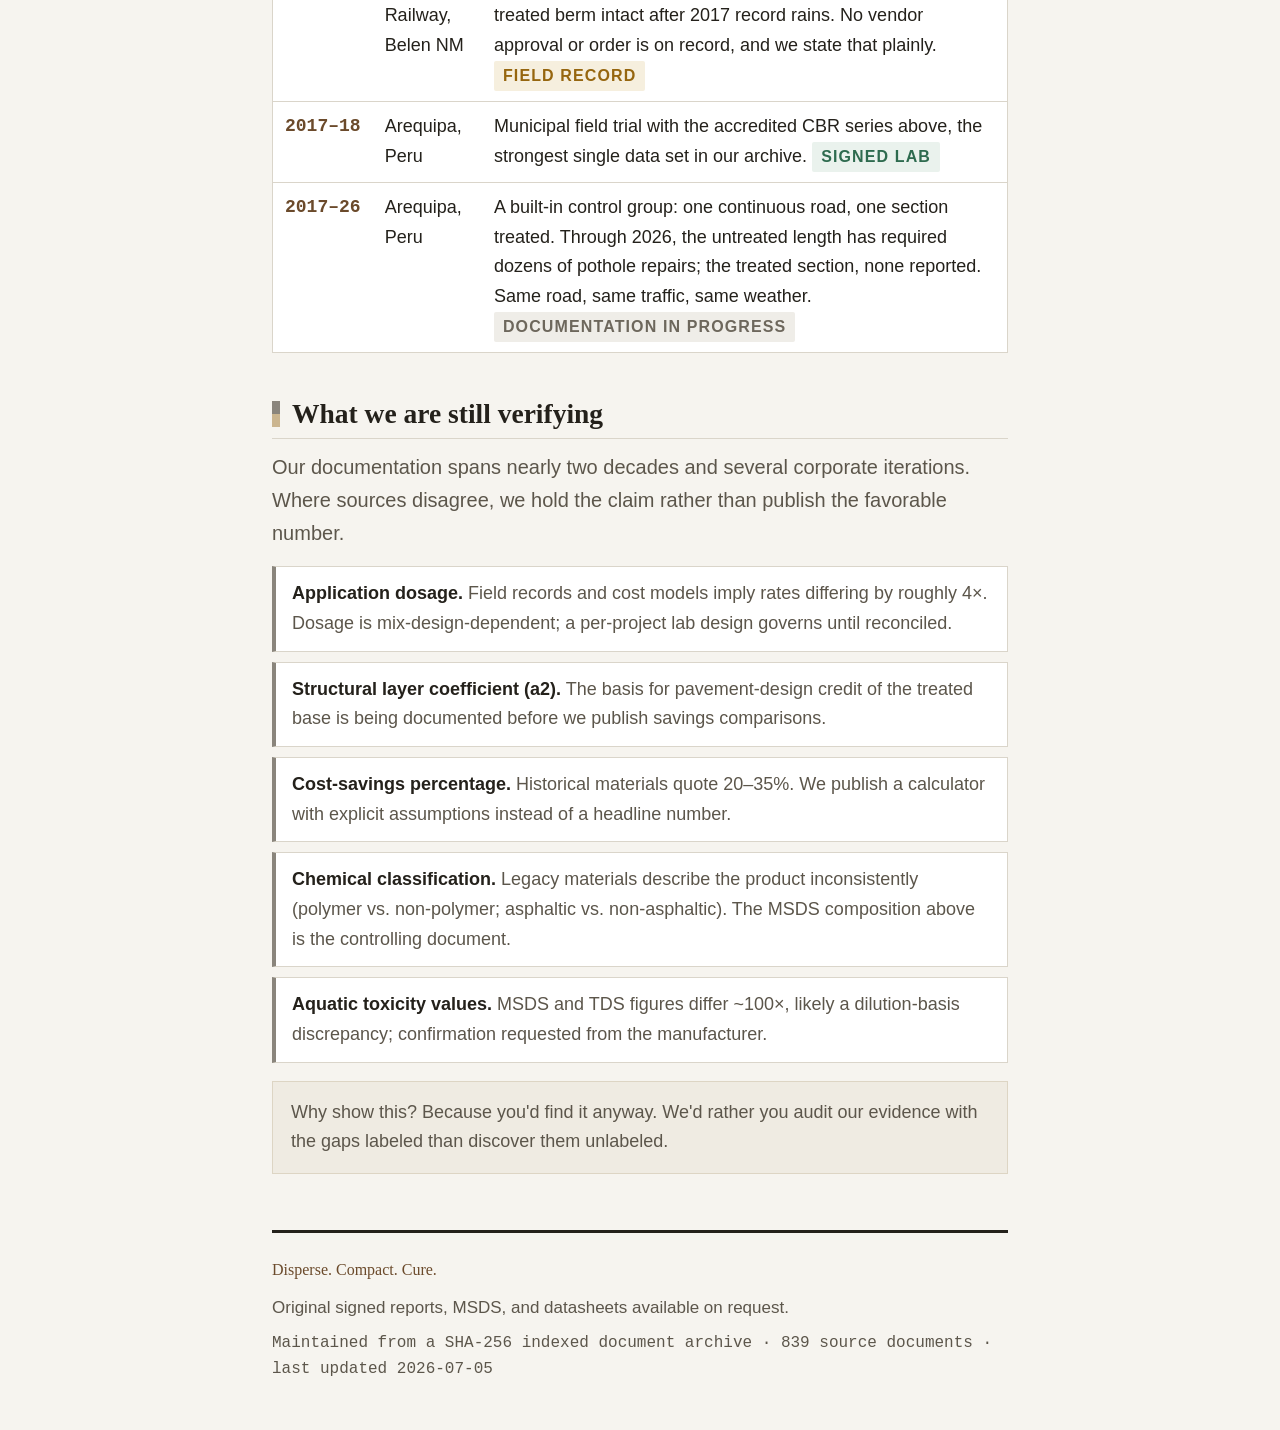
==== commit 34075967: "Language-example labels, Lab Data rename, GTS reorder, remaining photo finds - "Example of Marketing" ====
--- a/evidence/index.html
+++ b/evidence/index.html
@@ -27,9 +27,8 @@
   .mono{font-family:Consolas,"SF Mono",Menlo,monospace;}
   h1,h2,h3{font-family:Rockwell,"Roboto Slab",Georgia,serif;line-height:1.2;text-wrap:balance;margin:0;}
 
-  .draftbar{background:var(--ink);color:#EDE9E0;text-align:center;
-    font-size:16px;letter-spacing:.08em;text-transform:uppercase;padding:7px 16px;}
-  .draftbar b{color:#F0C86C;}
+  .langtag{display:inline-block;background:#EFEBE2;border:1px solid #DDD5C4;color:#5C564B;
+    padding:5px 14px;font-size:14px;letter-spacing:.14em;text-transform:uppercase;font-weight:700;margin-bottom:20px;}
 
   .wrap{max-width:780px;margin:0 auto;padding:0 22px;}
 
@@ -139,10 +138,9 @@
 </head>
 <body>
 
-<div class="draftbar"><b>Working draft.</b> Source documents are available on request; linked source pages are being added.</div>
-
-<div class="wrap">
+<div class="wrap" id="hiw-top">
 <header class="site">
+  <div class="langtag">Example of Explanation Language for Engineers, Contractors &amp; Municipalities</div>
   <div class="horizon" aria-hidden="true"><i></i><i></i><i></i><i></i></div>
   <div class="eyebrow">In-Place BaseGrade &middot; soil densification, delivered as a liquid</div>
   <h1>How It Works</h1>
@@ -442,7 +440,8 @@
       Object.keys(doors).forEach(function (k) {
         doors[k].classList.toggle('active', k === a.getAttribute('data-door'));
       });
-      window.scrollTo(0, 0);
+      // no scroll: the tabs stay put so the reader can see the content
+      // beneath them change in place.
     });
   });
 })();
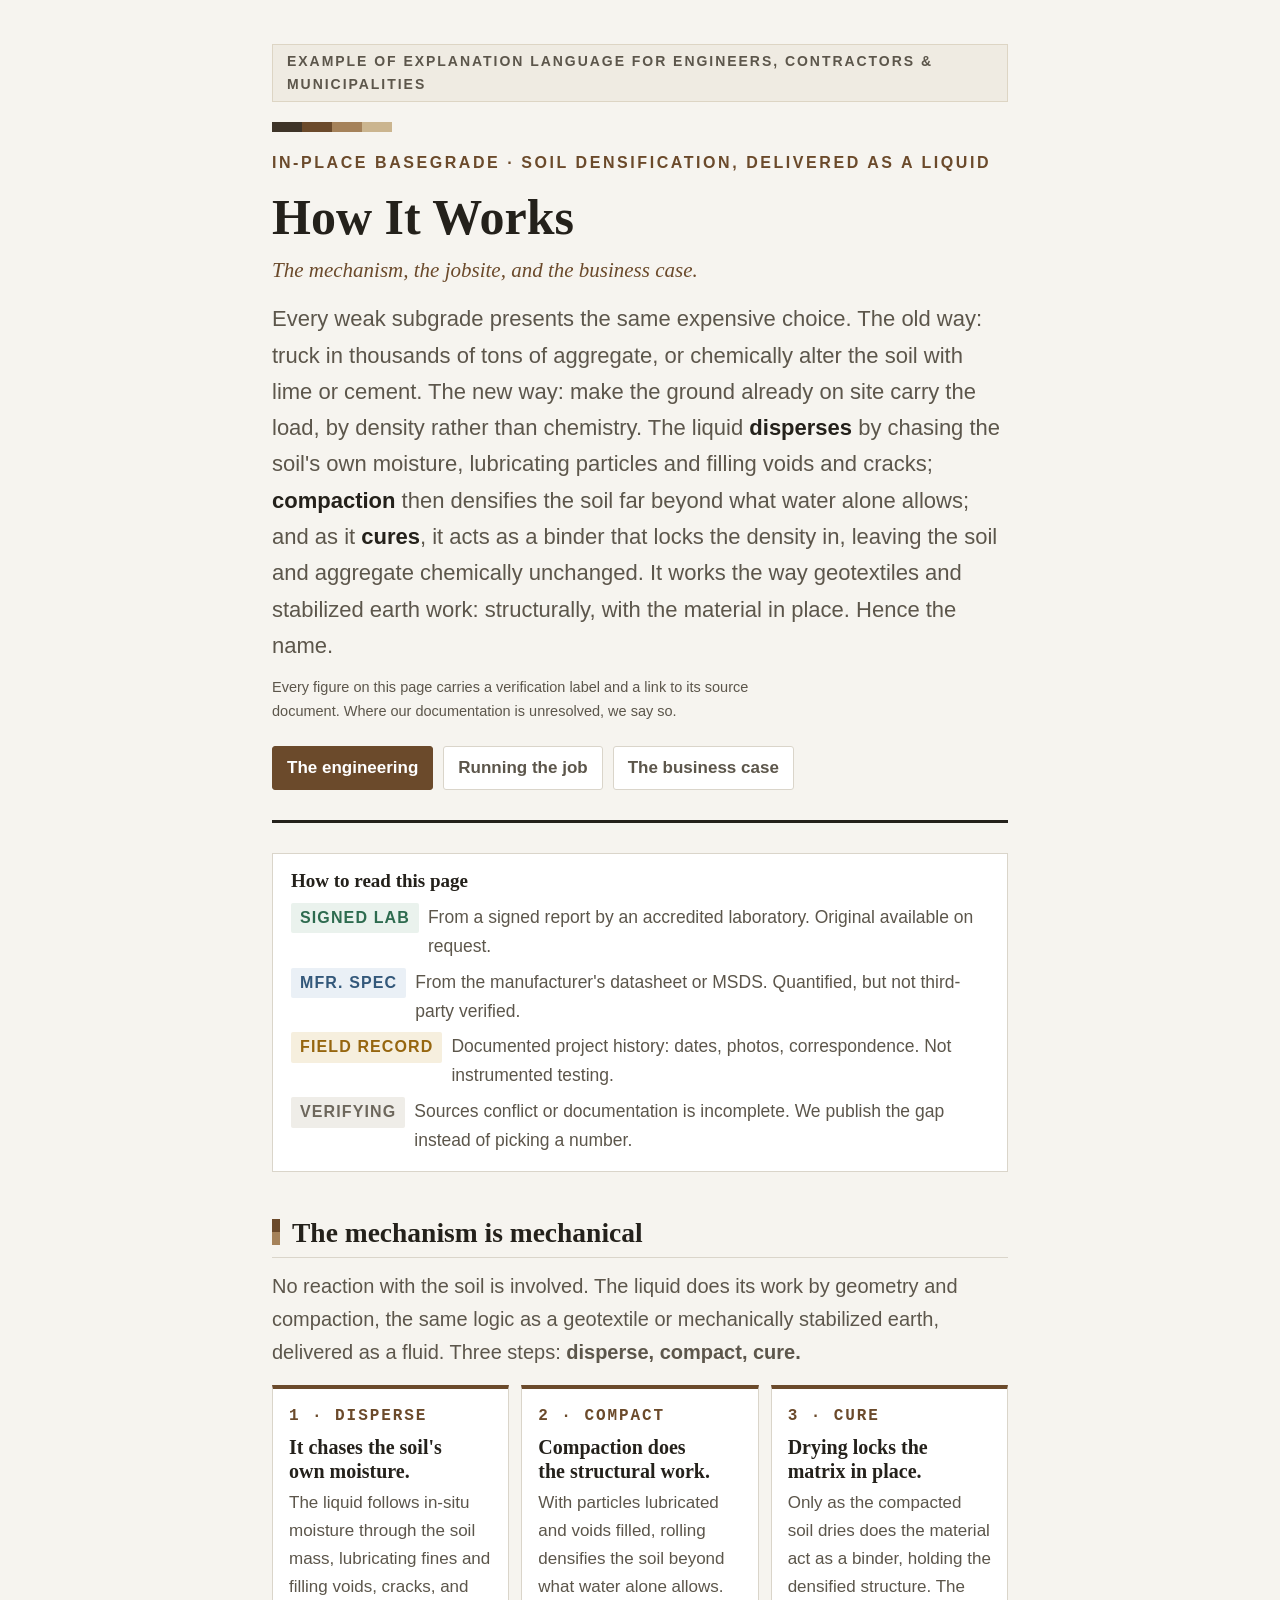
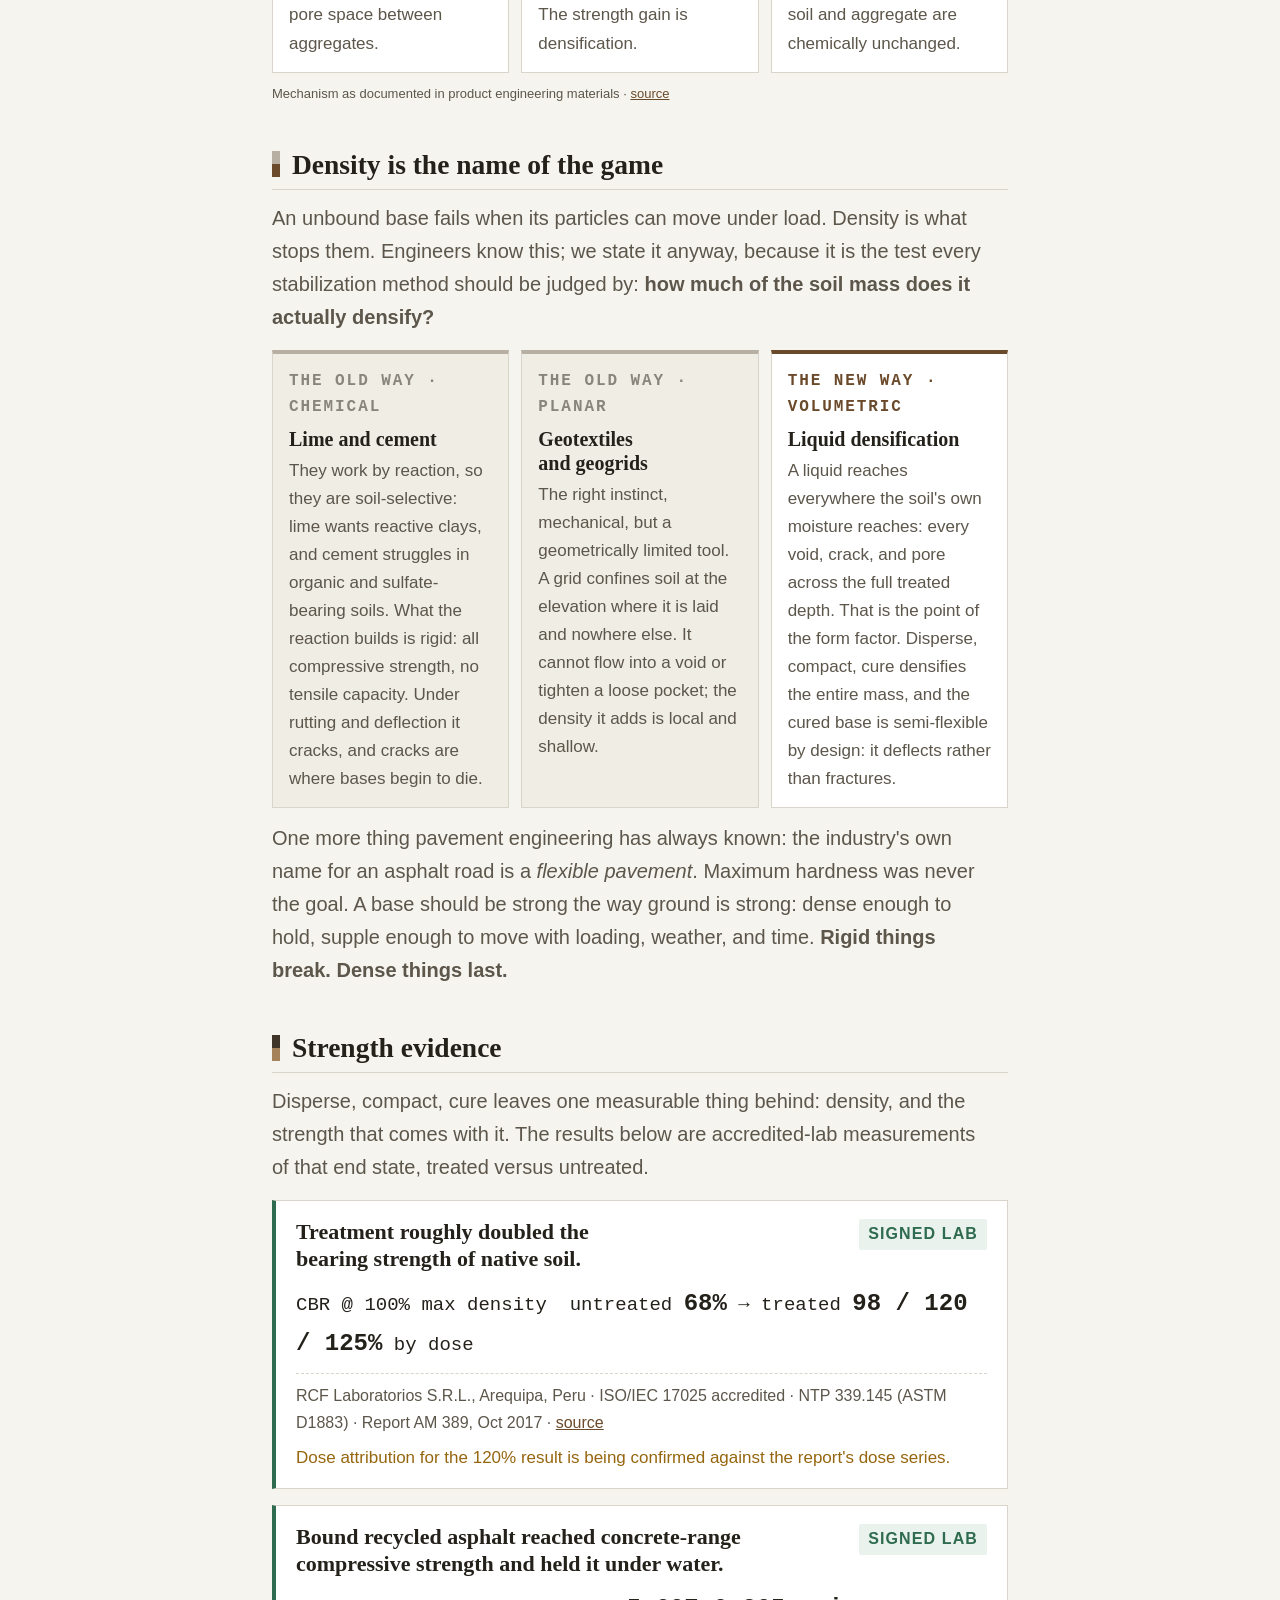
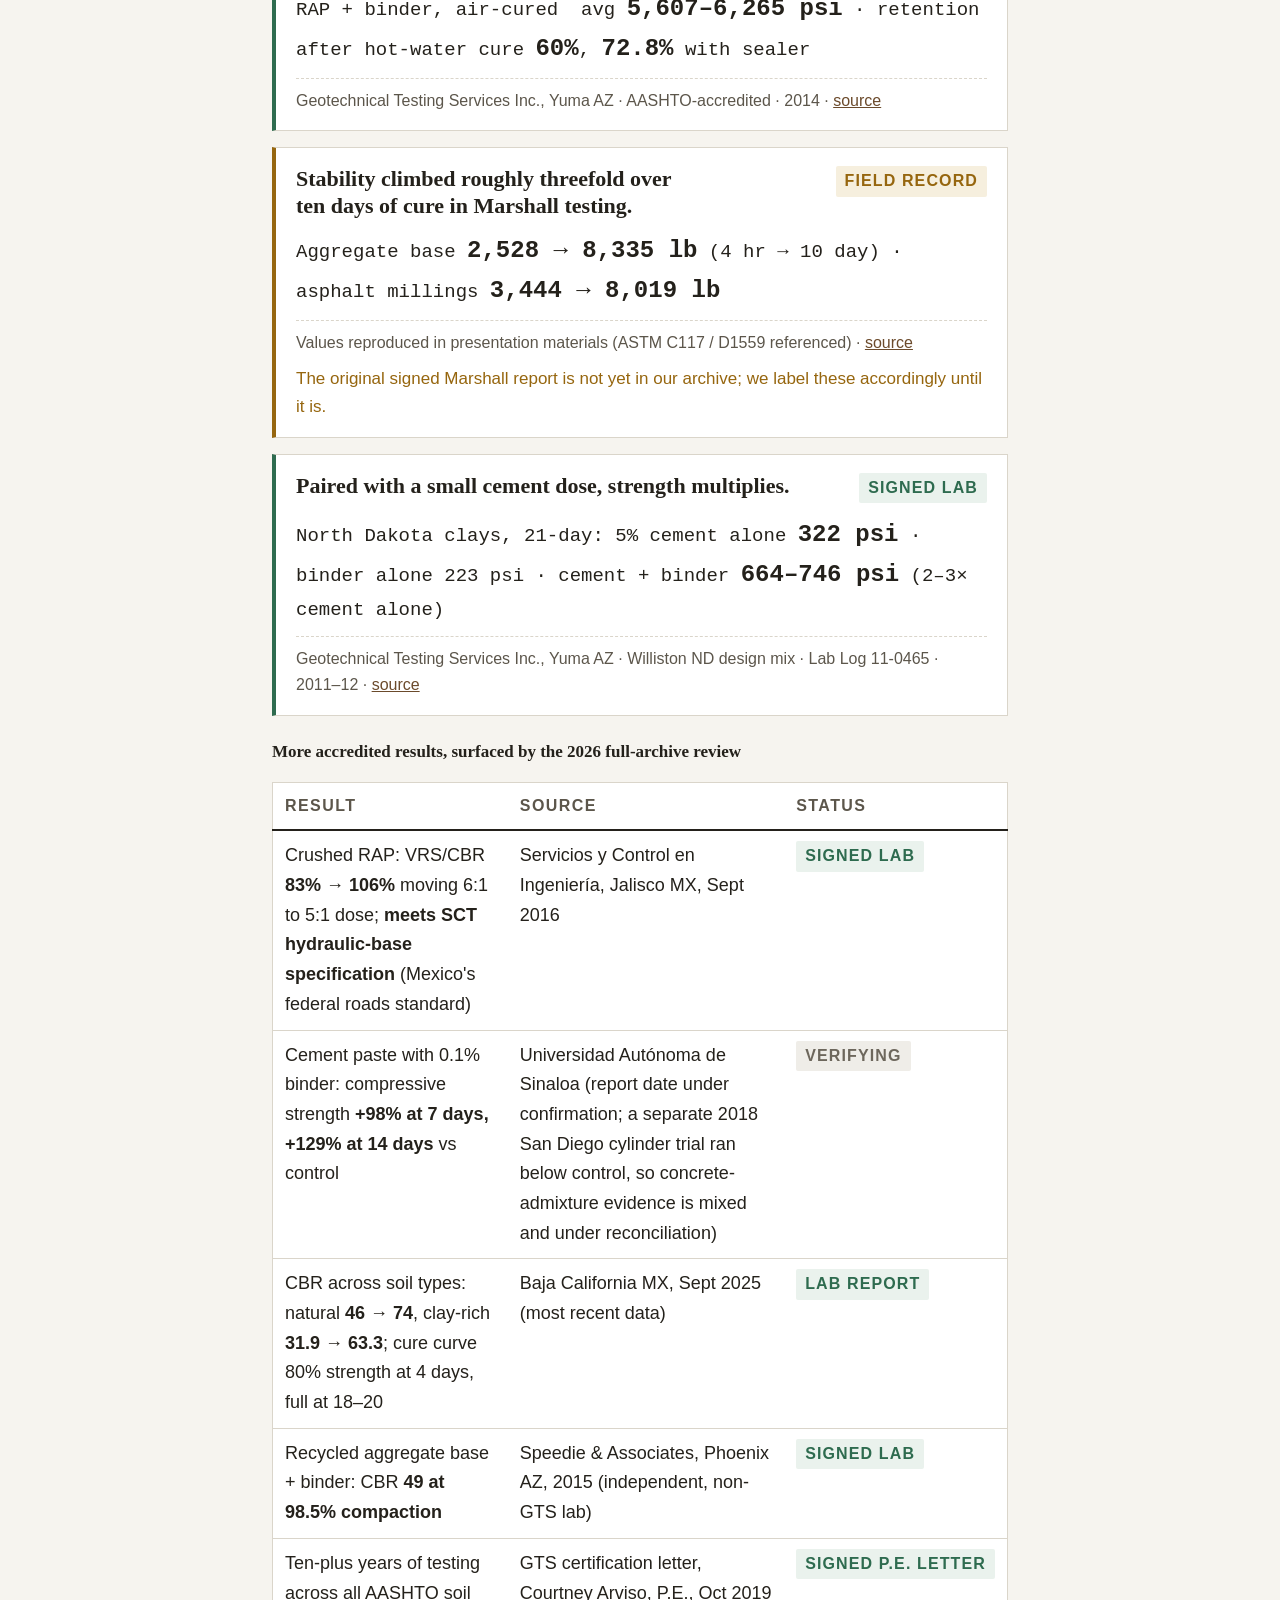
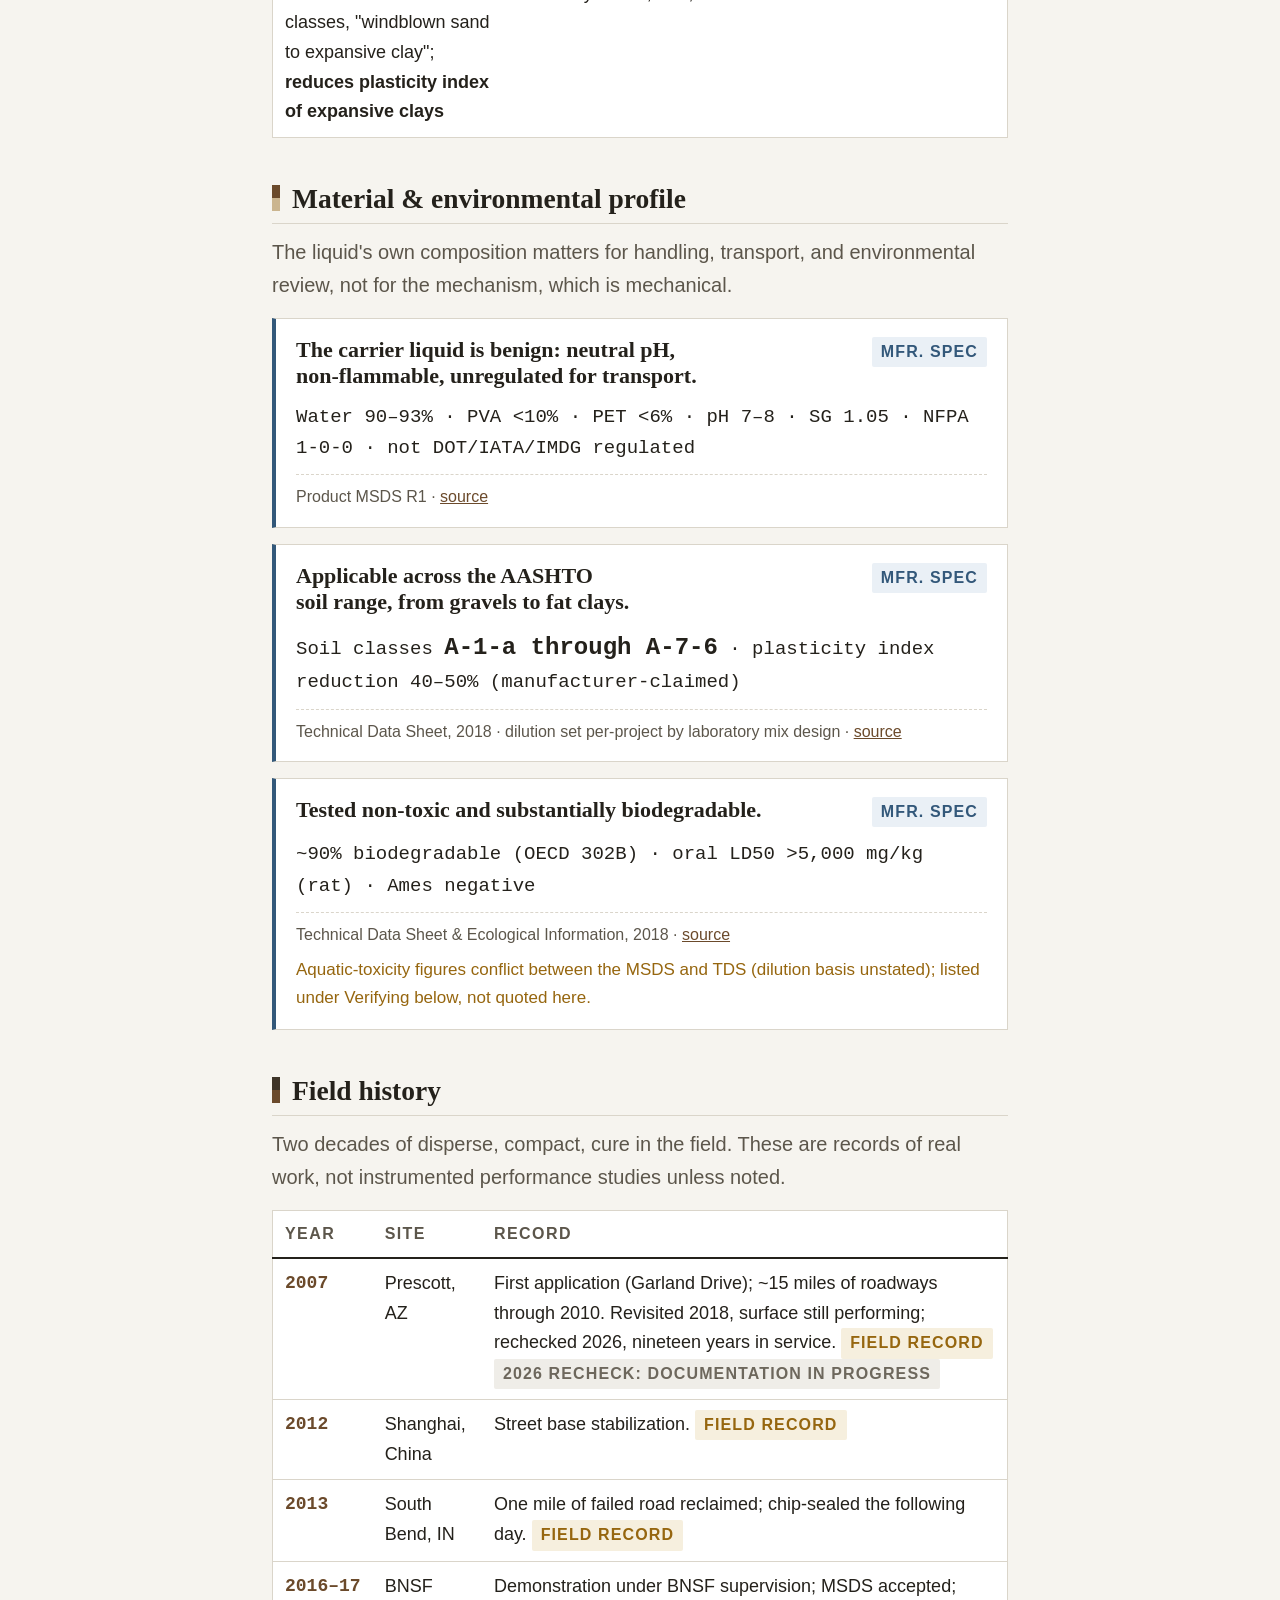
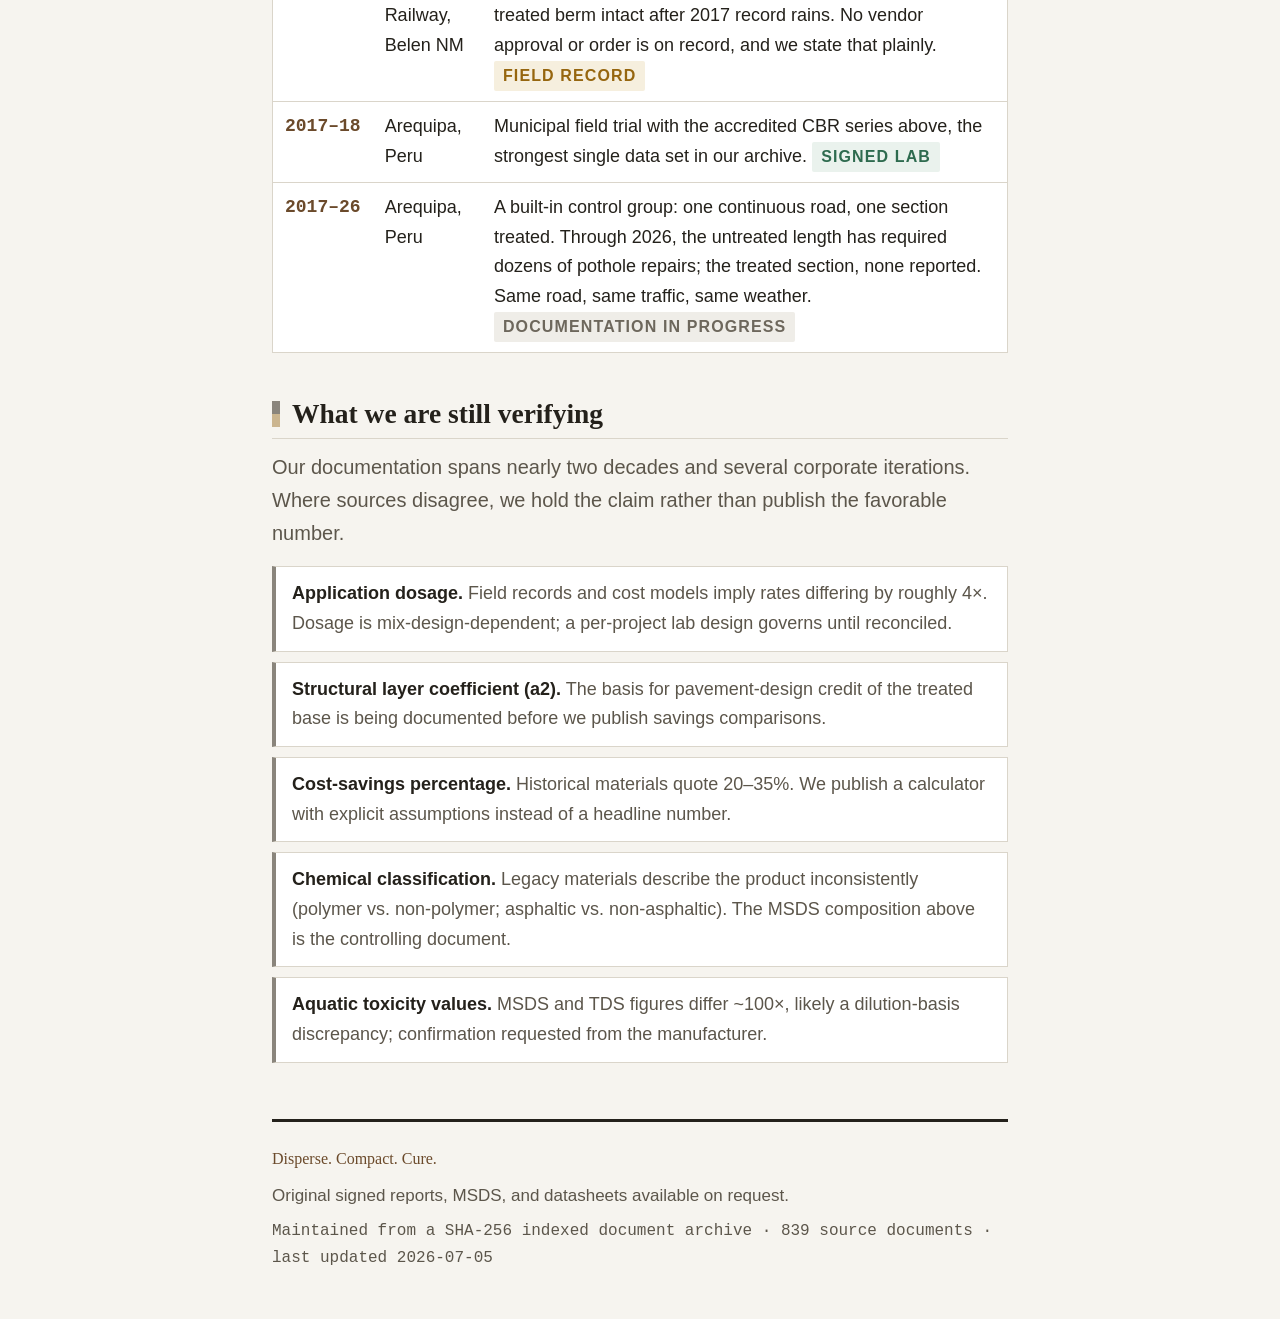
==== commit c311708c: "Remove 'Why show this? Because you'd find it anyway' segments (EN + ES); regenerate Diligence Editio" ====
--- a/evidence/index.html
+++ b/evidence/index.html
@@ -41,7 +41,7 @@
   header.site p.lede{margin:14px 0 0;font-size:22px;color:var(--ink-soft);max-width:60ch;}
   header.site p.lede strong{color:var(--ink);}
 
-  /* soil horizon strip — the identity mark */
+  /* soil horizon strip, the identity mark */
   .horizon{display:flex;height:10px;width:120px;margin-bottom:18px;}
   .horizon i{flex:1}
   .horizon i:nth-child(1){background:#3E3428}
@@ -325,7 +325,6 @@
     <li><b>Chemical classification.</b> Legacy materials describe the product inconsistently (polymer vs. non-polymer; asphaltic vs. non-asphaltic). The MSDS composition above is the controlling document.</li>
     <li><b>Aquatic toxicity values.</b> MSDS and TDS figures differ ~100×, likely a dilution-basis discrepancy; confirmation requested from the manufacturer.</li>
   </ul>
-  <div class="honesty">Why show this? Because you'd find it anyway. We'd rather you audit our evidence with the gaps labeled than discover them unlabeled.</div>
 </section>
 
 </div><!-- /door-eng -->
